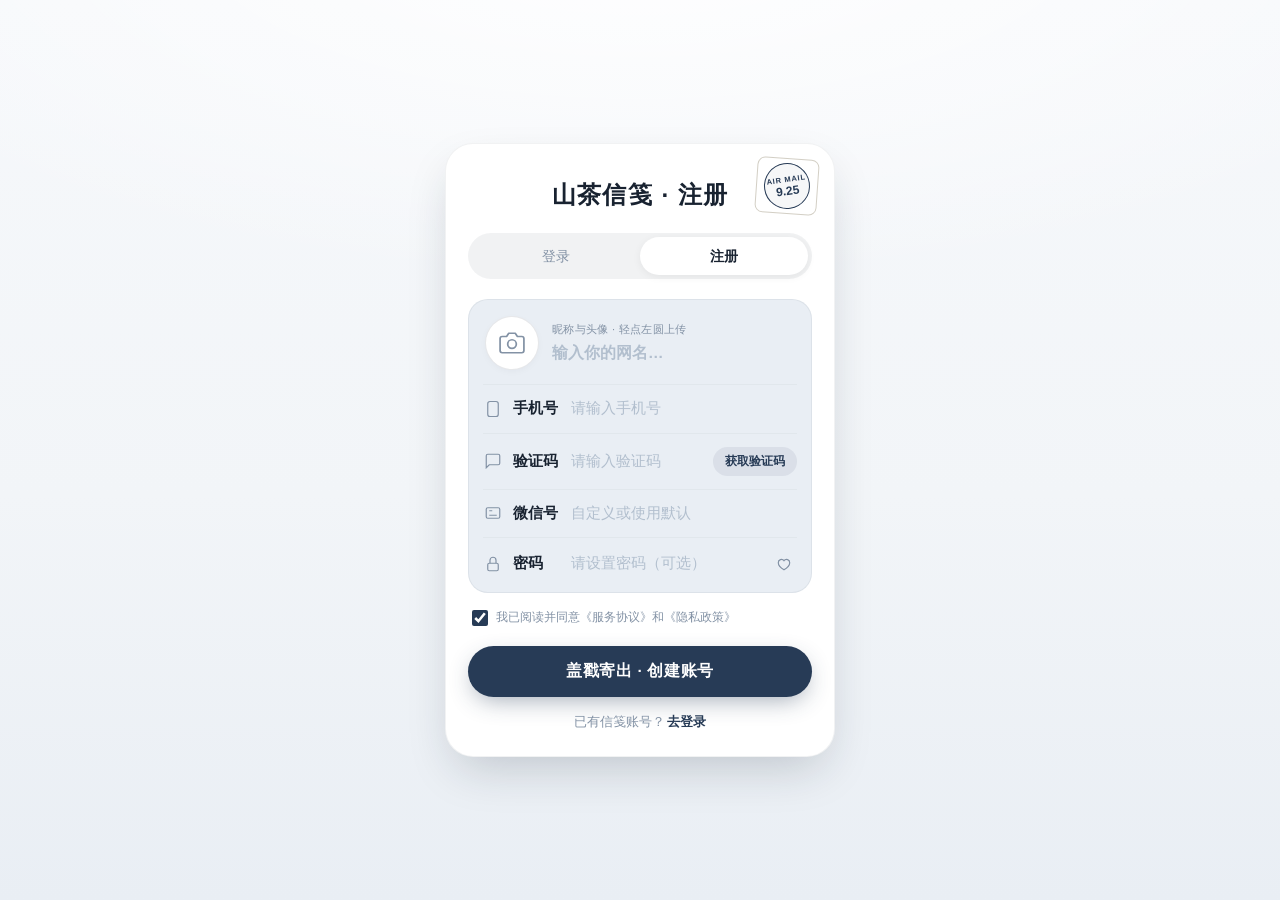
==== public/chat/index.html @ cb621f65 "v122上线：聊天自带首屏动画，移除自绘splash，保留丝滑层+高度补偿+预热" ====
<!DOCTYPE html>
<html lang="zh-CN">
<head>
<meta charset="utf-8">
<meta http-equiv="Cache-Control" content="no-cache, no-store, must-revalidate">
<meta http-equiv="Pragma" content="no-cache">
<meta http-equiv="Expires" content="0">
<meta name="viewport" content="width=device-width,initial-scale=1,maximum-scale=1,viewport-fit=cover,user-scalable=no">
<meta name="apple-mobile-web-app-capable" content="yes">
<meta name="apple-mobile-web-app-title" content="山茶信笺">
<meta name="apple-mobile-web-app-status-bar-style" content="default">
<meta name="theme-color" content="#F4F6F9">
<title>山茶信笺 · Camellia Chat</title>
<link rel="manifest" href="manifest.json">
<link rel="apple-touch-icon" href="icon-192.png">
<link rel="stylesheet" href="style.css?v=122">
<style>
  /* 首屏加载动画：纯 HTML/CSS，页面一打开立刻显示，盖住 JS 解析期的白屏 */
  #splash {
    position: fixed; inset: 0; z-index: 999;
    display: flex; flex-direction: column; align-items: center; justify-content: center;
    gap: 18px; background: linear-gradient(180deg,#FDF6F2 0%, #F6EEF3 55%, #F3E9EE 100%);
  }
  #splash .sp-flower { width: 54px; height: 54px; animation: sp-spin 2.6s linear infinite; }
  @keyframes sp-spin { to { transform: rotate(360deg); } }
  #splash .sp-name {
    font-size: 15px; font-weight: 600; color: #C58A9E; letter-spacing: .22em; text-indent: .22em;
  }
  #splash .sp-dots { display: flex; gap: 7px; }
  #splash .sp-dot {
    width: 6px; height: 6px; border-radius: 50%; background: #E8B4C4;
    animation: sp-blink 1.2s ease-in-out infinite;
  }
  #splash .sp-dot:nth-child(2) { animation-delay: .2s; }
  #splash .sp-dot:nth-child(3) { animation-delay: .4s; }
  @keyframes sp-blink { 0%,100% { opacity:.25; transform: scale(.8);} 50% { opacity:1; transform: scale(1.15);} }
  #splash.sp-out { opacity: 0; transition: opacity .45s ease; pointer-events: none; }
</style>
</head>
<body>
<!-- 首屏加载动画（JS 就绪后淡出） -->
<div id="splash">
  <svg class="sp-flower" viewBox="0 0 24 24" fill="none" stroke="#D898AC" stroke-width="1.1" stroke-linecap="round">
    <circle cx="12" cy="12" r="2.1" fill="#F2C4D2" stroke="none"/>
    <path d="M12 9.9C10.2 8.1 10.4 5.4 12 3.6c1.6 1.8 1.8 4.5 0 6.3Z"/>
    <path d="M12 14.1c1.8 1.8 1.6 4.5 0 6.3-1.6-1.8-1.8-4.5 0-6.3Z"/>
    <path d="M9.9 12C8.1 13.8 5.4 13.6 3.6 12c1.8-1.6 4.5-1.8 6.3 0Z"/>
    <path d="M14.1 12c1.8-1.8 4.5-1.6 6.3 0-1.8 1.6-4.5 1.8-6.3 0Z"/>
    <path d="M10.6 10.6C9.2 8.4 9.6 5.9 11.3 4.3c1.3 2 1.2 4.5-.7 6.3Z" opacity=".6"/>
    <path d="M13.4 13.4c1.4 2.2 1 4.7-.7 6.3-1.3-2-1.2-4.5.7-6.3Z" opacity=".6"/>
    <path d="M10.6 13.4C8.4 14.8 5.9 14.4 4.3 12.7c2-1.3 4.5-1.2 6.3.7Z" opacity=".6"/>
    <path d="M13.4 10.6c2.2-1.4 4.7-1 6.3.7-2 1.3-4.5 1.2-6.3-.7Z" opacity=".6"/>
  </svg>
  <div class="sp-name">山茶信笺</div>
  <div class="sp-dots"><span class="sp-dot"></span><span class="sp-dot"></span><span class="sp-dot"></span></div>
</div>
<script>
  // JS 就绪、主界面渲染后淡出加载层（最迟 2.5s 强制淡出，防卡住）
  (function () {
    var gone = false;
    window.__hideSplash = function () {
      if (gone) return; gone = true;
      var sp = document.getElementById('splash');
      if (!sp) return;
      sp.classList.add('sp-out');
      setTimeout(function () { sp.remove(); }, 500);
    };
    window.addEventListener('load', function () {
      setTimeout(window.__hideSplash, 600);
    });
    setTimeout(window.__hideSplash, 2500);
  })();
</script>

<!-- ============ 自绘细线图标库（无 emoji，全部 currentColor 描边） ============ -->
<svg id="sprite" aria-hidden="true" style="display:none">
  <symbol id="i-chat" viewBox="0 0 24 24">
    <path d="M20.5 11.7c0 4.2-3.8 7.6-8.5 7.6-1 0-1.9-.15-2.8-.43L5 20.3l1.1-3.2A7.1 7.1 0 0 1 3.5 11.7C3.5 7.5 7.3 4.1 12 4.1s8.5 3.4 8.5 7.6Z"/>
    <circle cx="8.6" cy="11.7" r=".95" fill="currentColor" stroke="none"/>
    <circle cx="12" cy="11.7" r=".95" fill="currentColor" stroke="none"/>
    <circle cx="15.4" cy="11.7" r=".95" fill="currentColor" stroke="none"/>
  </symbol>
  <symbol id="i-contacts" viewBox="0 0 24 24">
    <circle cx="9" cy="7.6" r="3.2"/>
    <path d="M3.6 19.4c0-3 2.4-5.1 5.4-5.1s5.4 2.1 5.4 5.1"/>
    <path d="M16.6 8.6h4M16.6 12h4M16.6 15.4h2.6"/>
  </symbol>
  <symbol id="i-plane" viewBox="0 0 24 24"><path d="M21.2 3.4 3.6 10.6l5.8 2.9.6 6.7 3-4.4 4.7 3.2 3.5-15.6Z"/><path d="m9.4 13.5 8.4-8.6"/></symbol>
  <symbol id="i-camera-story" viewBox="0 0 24 24"><circle cx="12" cy="12" r="9.2"/><circle cx="12" cy="12" r="6.2"/><circle cx="12" cy="12" r="3.2" fill="currentColor" stroke="none"/></symbol>
  <symbol id="i-moments" viewBox="0 0 24 24">
    <rect x="3.4" y="4.6" width="17.2" height="14.8" rx="3"/>
    <circle cx="8.9" cy="9.9" r="1.5"/>
    <path d="M4.2 16.4l4.3-3.9 3.1 2.6 3.4-3.4 4.7 4.5"/>
  </symbol>
  <symbol id="i-discover" viewBox="0 0 24 24">
    <circle cx="12" cy="12" r="9"/>
    <polygon points="16.2 7.8 13.8 13.8 7.8 16.2 10.2 10.2 16.2 7.8" fill="none" stroke="currentColor" stroke-width="1.65" stroke-linejoin="round"/>
    <circle cx="12" cy="12" r="1.2" fill="currentColor"/>
  </symbol>
  <symbol id="i-miniapp" viewBox="0 0 24 24">
    <rect x="3" y="3" width="7" height="7" rx="2"/>
    <rect x="14" y="3" width="7" height="7" rx="2"/>
    <rect x="14" y="14" width="7" height="7" rx="2"/>
    <rect x="3" y="14" width="7" height="7" rx="2"/>
  </symbol>
  <symbol id="i-me" viewBox="0 0 24 24">
    <circle cx="12" cy="8.2" r="3.7"/>
    <path d="M4.8 20.2c0-3.7 3.2-6.3 7.2-6.3s7.2 2.6 7.2 6.3"/>
  </symbol>
  <symbol id="i-back" viewBox="0 0 24 24"><path d="M14.6 5.6 8.2 12l6.4 6.4"/></symbol>
  <symbol id="i-plus" viewBox="0 0 24 24"><path d="M12 5.4v13.2M5.4 12h13.2"/></symbol>
  <symbol id="i-search" viewBox="0 0 24 24"><circle cx="10.6" cy="10.6" r="5.9"/><path d="m15.1 15.1 4.3 4.3"/></symbol>
  <symbol id="i-close" viewBox="0 0 24 24"><path d="M6.4 6.4l11.2 11.2M17.6 6.4 6.4 17.6"/></symbol>
  <symbol id="i-cam" viewBox="0 0 24 24"><path d="M3.8 8.9A2.3 2.3 0 0 1 6.1 6.6h1.7l1.1-1.9h6.2l1.1 1.9h1.7a2.3 2.3 0 0 1 2.3 2.3v6.6a2.3 2.3 0 0 1-2.3 2.3H6.1a2.3 2.3 0 0 1-2.3-2.3Z"/><circle cx="12" cy="12.1" r="3.3"/></symbol>
  <symbol id="i-wallet" viewBox="0 0 24 24"><path d="M3.6 8.4a2.4 2.4 0 0 1 2.4-2.4h11.6a2.4 2.4 0 0 1 2.4 2.4v8a2.4 2.4 0 0 1-2.4 2.4H6a2.4 2.4 0 0 1-2.4-2.4Z"/><path d="M20 10.6h-3.6a1.7 1.7 0 0 0 0 3.4H20"/></symbol>
  <symbol id="i-sticker" viewBox="0 0 24 24"><path d="M20.4 12.4A8.4 8.4 0 1 1 11.6 3.6"/><path d="M20.4 12.4H14a1.6 1.6 0 0 0-1.6 1.6v6.4"/><path d="M20.4 12.4a8.4 8.4 0 0 0-8.8-8.8"/></symbol>
  <symbol id="i-send" viewBox="0 0 24 24"><path d="M4.4 11.9 19.6 4.5l-4.2 15.2-3.5-5.4Z"/><path d="m11.9 14.3 7.7-9.8"/></symbol>
  <symbol id="i-more" viewBox="0 0 24 24"><circle cx="6" cy="12" r="1.35" fill="currentColor" stroke="none"/><circle cx="12" cy="12" r="1.35" fill="currentColor" stroke="none"/><circle cx="18" cy="12" r="1.35" fill="currentColor" stroke="none"/></symbol>
  <symbol id="i-lock" viewBox="0 0 24 24"><rect x="4.8" y="10.4" width="14.4" height="9.2" rx="2.6"/><path d="M8.4 10.4V8a3.6 3.6 0 0 1 7.2 0v2.4"/></symbol>
  <symbol id="i-gear" viewBox="0 0 24 24"><circle cx="12" cy="12" r="2.9"/><path d="M12 3.6v2.2M12 18.2v2.2M20.4 12h-2.2M5.8 12H3.6M18 6l-1.6 1.6M7.6 16.4 6 18M18 18l-1.6-1.6M7.6 7.6 6 6"/></symbol>
  <symbol id="i-heart" viewBox="0 0 24 24"><path d="M12 19.6S4.4 15.3 4.4 10.2A4.2 4.2 0 0 1 12 7.6a4.2 4.2 0 0 1 7.6 2.6c0 5.1-7.6 9.4-7.6 9.4Z"/></symbol>
  <symbol id="i-bubble" viewBox="0 0 24 24"><path d="M20 11.8c0 4-3.6 7.2-8 7.2-1 0-2-.16-2.9-.45L5 20.2l1.2-3.3A6.9 6.9 0 0 1 4 11.8C4 7.8 7.6 4.6 12 4.6s8 3.2 8 7.2Z"/></symbol>
  <symbol id="i-img" viewBox="0 0 24 24"><rect x="3.6" y="5.2" width="16.8" height="13.6" rx="2.8"/><circle cx="9" cy="10.2" r="1.4"/><path d="m4.4 16.6 4.4-4 3 2.6 3.4-3.4 4.6 4.4"/></symbol>
</svg>

<!-- ============ 启动 / 登录注册 ============ -->
<div id="boot" class="boot">
  <div class="boot-inner" style="max-width:390px;padding:10px 0;">
    <div id="boot-body" class="boot-body"></div>
  </div>
</div>

<!-- ============ 主应用 ============ -->
<div id="app" class="app hidden">
  <header class="hdr" id="hdr">
    <button class="hdr-btn" id="hdr-left" aria-label="返回"></button>
    <div class="hdr-title ins-title" id="hdr-title">微信</div>
    <button class="hdr-btn" id="hdr-right" aria-label="更多"></button>
    <div class="hdr-lace" id="hdr-lace"></div>
  </header>

  <main class="views" id="views">
    <section class="view" data-view="chat"></section>
    <section class="view hidden" data-view="contacts"></section>
    <section class="view hidden" data-view="discover"></section>
    <section class="view hidden" data-view="moments"></section>
    <section class="view hidden" data-view="me"></section>
  </main>

  <div class="tabbar-lace"></div>
  <nav class="tabbar" id="tabbar">
    <button class="tab active" data-tab="chat"><svg class="ti"><use href="#i-send"></use></svg><span>信笺</span></button>
    <button class="tab" data-tab="contacts"><svg class="ti"><use href="#i-contacts"></use></svg><span>密友</span></button>
    <button class="tab" data-tab="discover"><svg class="ti"><use href="#i-discover"></use></svg><span>瞬息</span></button>
    <button class="tab" data-tab="me"><svg class="ti"><use href="#i-me"></use></svg><span>关于我</span></button>
  </nav>
</div>

<!-- ============ 通用弹层 ============ -->
<div id="sheet-wrap" class="sheet-wrap hidden">
  <div class="sheet-mask" id="sheet-mask"></div>
  <div class="sheet" id="sheet"></div>
</div>
<div id="pane-wrap" class="pane-wrap hidden">
  <div class="pane" id="pane"></div>
</div>
<!-- 独立的二级子页面面板（面具、钱包、收藏等完整单开页面，无下半栏弹窗） -->
<div id="subpane-wrap" class="pane-wrap hidden" style="z-index:60;">
  <div class="pane" id="subpane"></div>
</div>
<div id="toast" class="toast"></div>

<script src="app.js?v=122"></script>
<script src="petals.js?v=2"></script>
</body>
</html>
---- public/chat/style.css ----
/* ================================================================
   山茶信笺 · Camellia Chat  (v3.0 INS + 文艺手作全景重构)
   设计语言：极简 INS 悬浮跑道 / 月白微光磨砂 / 墨玉深蓝 / 亲密诗性
   陈愿手作
   ================================================================ */

:root {
  --bg:           #F2F5F8;
  --bg-subtle:    #E9EEF4;
  --card:         #FFFFFF;
  --card-glass:   rgba(255, 255, 255, 0.86);
  --card-subtle:  rgba(244, 247, 251, 0.78);
  
  --text:         #182230;
  --text-2:       #4E5D70;
  --text-3:       #8392A5;
  --text-4:       #B2BFCE;
  
  --accent:       #273B56;       /* 墨玉深蓝 */
  --accent-2:     #426189;       /* 霁蓝 */
  --accent-soft:  rgba(39, 59, 86, 0.08);
  --accent-pill:  rgba(39, 59, 86, 0.06);
  --silver:       #D3DDE8;
  --tea:          #F5F2EB;
  --warn:         #C65353;
  --green:        #457B63;

  /* 气泡色 */
  --bubble-them:      #FFFFFF;
  --bubble-them-text: #1A2432;
  --bubble-me:        #1E2C3D;   /* 墨玉蓝黑 */
  --bubble-me-text:   #FFFFFF;
  
  --line:         rgba(24, 34, 48, 0.06);
  --line-soft:    rgba(24, 34, 48, 0.035);
  --line-strong:  rgba(24, 34, 48, 0.10);
  
  --r-pill:       999px;
  --r-xl:         24px;
  --r-lg:         18px;
  --r-md:         14px;
  --r-sm:         9px;
  
  --shadow-sm:    0 2px 8px -2px rgba(24, 36, 52, 0.05);
  --shadow-md:    0 8px 24px -6px rgba(24, 36, 52, 0.08), 0 2px 6px -1px rgba(24, 36, 52, 0.03);
  --shadow-float: 0 12px 36px -10px rgba(24, 36, 52, 0.14), 0 3px 10px -2px rgba(24, 36, 52, 0.04);
  --shadow-pop:   0 20px 48px -12px rgba(24, 36, 52, 0.22);
  
  --safe-t: env(safe-area-inset-top, 0px);
  --safe-b: env(safe-area-inset-bottom, 0px);
}

html[data-theme="midnight"] {
  --bg:           #0E131A;
  --bg-subtle:    #141B24;
  --card:         #18202B;
  --card-glass:   rgba(24, 32, 43, 0.85);
  --card-subtle:  rgba(20, 27, 36, 0.78);
  
  --text:         #F0F4F9;
  --text-2:       #A1B0C2;
  --text-3:       #6D7D90;
  --text-4:       #455364;
  
  --accent:       #80A5D4;
  --accent-2:     #9ABAE3;
  --accent-soft:  rgba(128, 165, 212, 0.14);
  --accent-pill:  rgba(128, 165, 212, 0.10);
  --silver:       #364253;
  --tea:          #242D39;
  
  --bubble-them:      #1F2937;
  --bubble-them-text: #EBF1F7;
  --bubble-me:        #2B3E56;
  --bubble-me-text:   #FFFFFF;
  
  --line:         rgba(255, 255, 255, 0.07);
  --line-soft:    rgba(255, 255, 255, 0.04);
  --line-strong:  rgba(255, 255, 255, 0.12);
  
  --shadow-sm:    0 2px 8px -2px rgba(0, 0, 0, 0.35);
  --shadow-md:    0 8px 24px -6px rgba(0, 0, 0, 0.50);
  --shadow-float: 0 12px 36px -10px rgba(0, 0, 0, 0.65);
  --shadow-pop:   0 20px 48px -12px rgba(0, 0, 0, 0.80);
}

/* ---------------- 基础设置 ---------------- */
* { margin:0; padding:0; box-sizing:border-box; -webkit-tap-highlight-color:transparent; }
html, body { height:100%; overflow:hidden; }
body {
  font-family: -apple-system, "SF Pro Text", "PingFang SC", "Helvetica Neue", sans-serif;
  background: var(--bg);
  color: var(--text);
  -webkit-font-smoothing: antialiased;
  font-size: 15px;
  line-height: 1.45;
  transition: background .25s ease, color .25s ease;
  user-select: none;
  -webkit-user-select: none;
}
button, input, textarea { font:inherit; color:inherit; border:none; background:none; outline:none; }
button { cursor:pointer; }
.hidden { display:none !important; }
::-webkit-scrollbar { width:0; height:0; display:none; }

/* ---------------- 主框架 App Shell ---------------- */
.app {
  position: fixed; inset: 0;
  display: flex; flex-direction: column;
  background: var(--bg);
  background-image:
    radial-gradient(120% 70% at 50% -10%, #FFFFFF 0%, transparent 60%),
    radial-gradient(circle at 10% 25%, rgba(66, 97, 137, 0.03) 0%, transparent 40%);
}
html[data-theme="midnight"] .app {
  background-image:
    radial-gradient(120% 70% at 50% -10%, #202A38 0%, transparent 60%);
}

/* ---------------- 顶栏 Header (INS 悬浮毛玻璃) ---------------- */
.hdr {
  position: relative; z-index: 30; flex: 0 0 auto;
  padding-top: var(--safe-t);
  height: calc(54px + var(--safe-t));
  display: flex; align-items: center; justify-content: space-between;
  padding-left: 14px; padding-right: 14px;
  background: var(--card-glass);
  -webkit-backdrop-filter: blur(24px) saturate(180%);
  backdrop-filter: blur(24px) saturate(180%);
  border-bottom: 1px solid var(--line);
}
.hdr-btn {
  width: 38px; height: 38px; border-radius: 50%;
  display: flex; align-items: center; justify-content: center;
  color: var(--text);
  background: var(--card);
  box-shadow: var(--shadow-sm);
  border: 1px solid var(--line);
  transition: transform .15s, opacity .15s, background .15s;
}
.hdr-btn svg { width: 19px; height: 19px; fill:none; stroke:currentColor; stroke-width:1.8; stroke-linecap:round; stroke-linejoin:round; }
.hdr-btn:active { transform: scale(0.92); opacity: 0.85; }

.hdr-title {
  font-size: 16.5px; font-weight: 600;
  letter-spacing: 0.04em; color: var(--text);
  text-align: center;
}
/* 页面大标题艺术字（所有 tab 统一）：衬线斜体花体感 + 小花点缀 */
.hdr-title {
  font-family: 'Snell Roundhand', 'Savoye LET', 'Brush Script MT', 'Times New Roman', serif;
  font-style: italic;
  font-size: 30px !important;
  font-weight: 500;
  letter-spacing: 0.01em;
  color: var(--text);
  text-align: center;
  position: relative;
}
.hdr-title::after {
  content: '❀';
  font-family: serif;
  font-style: normal;
  font-size: 12px;
  color: #F0B8CC;
  margin-left: 8px;
  vertical-align: 6px;
  animation: moodHeart 3s ease-in-out infinite;
}
.hdr-lace { display:none !important; }

/* ---------------- 底部悬浮胶囊 Tabbar ---------------- */
.tabbar-lace { display:none !important; }
.tabbar {
  position: fixed;
  bottom: calc(14px + var(--safe-b));
  left: 20px; right: 20px;
  height: 56px;
  border-radius: var(--r-pill);
  background: var(--card-glass);
  box-shadow: 0 10px 30px -8px rgba(120,140,180,0.25), inset 0 1px 0 rgba(255,255,255,0.7);
  -webkit-backdrop-filter: blur(28px) saturate(200%);
  backdrop-filter: blur(28px) saturate(200%);
  border: 1px solid rgba(255, 255, 255, 0.7);
  box-shadow: var(--shadow-float);
  display: flex; align-items: center; justify-content: space-around;
  padding: 4px 6px;
  z-index: 40;
}
html[data-theme="midnight"] .tabbar {
  border: 1px solid rgba(255, 255, 255, 0.10);
  box-shadow: var(--shadow-float);
}

.tab {
  flex: 1; height: 100%;
  border-radius: var(--r-pill);
  display: flex; flex-direction: column; align-items: center; justify-content: center; gap: 2px;
  color: var(--text-3);
  position: relative;
  transition: all .22s cubic-bezier(0.2, 0.9, 0.3, 1.2);
}
.tab .ti {
  width: 21px; height: 21px;
  fill: none; stroke: currentColor; stroke-width: 1.8;
  stroke-linecap: round; stroke-linejoin: round;
  transition: transform .22s ease;
}
.tab span {
  font-size: 10px; font-weight: 500;
  letter-spacing: 0.03em;
}
.tab.active {
  color: var(--text);
  background: rgba(255, 255, 255, 0.95);
  box-shadow: 0 4px 14px -3px rgba(24, 36, 52, 0.12);
}
html[data-theme="midnight"] .tab.active {
  background: rgba(255, 255, 255, 0.12);
  color: #FFFFFF;
  box-shadow: 0 4px 14px -3px rgba(0, 0, 0, 0.4);
}
.tab.active .ti { transform: translateY(-1px) scale(1.06); }
.tab .badge {
  position: absolute; top: 5px; right: calc(50% - 16px);
  min-width: 15px; height: 15px; padding: 0 4px;
  border-radius: var(--r-pill);
  background: #E05252; color: #fff;
  font-size: 9px; line-height: 15px; text-align: center; font-weight: 600;
  box-shadow: 0 2px 6px rgba(224, 82, 82, 0.4);
}

/* ---------------- 视图容器 ---------------- */
.views {
  flex: 1 1 auto;
  overflow-y: auto;
  -webkit-overflow-scrolling: touch;
  padding-bottom: calc(88px + var(--safe-b));
}
.view { padding: 14px 16px 20px; }

/* ---------------- 全局圆头像 (Round Avatar) ---------------- */
.av {
  width: 44px; height: 44px; border-radius: 50% !important;
  background: linear-gradient(135deg, #DEE7F0 0%, #CCD9E8 100%);
  color: var(--accent);
  display: flex; align-items: center; justify-content: center;
  font-weight: 600; font-size: 15px;
  flex: 0 0 auto; overflow: hidden;
  box-shadow: 0 2px 8px -2px rgba(24, 36, 52, 0.10);
  border: 2px solid var(--card);
}
html[data-theme="midnight"] .av {
  background: linear-gradient(135deg, #2A3648 0%, #1E2734 100%);
  border-color: var(--card);
}
.av img { width: 100%; height: 100%; object-fit: cover; }
.av.sm { width: 36px; height: 36px; font-size: 13px; }
.av.lg { width: 68px; height: 68px; font-size: 24px; }
.av.xl { width: 84px; height: 84px; font-size: 30px; }

/* ---------------- 搜索框 (INS 胶囊跑道) ---------------- */
.searchbar { padding: 4px 0 12px; }
.searchbar-in {
  height: 40px;
  border-radius: var(--r-pill);
  background: rgba(255,255,255,0.72);
  border: 1px solid var(--line);
  backdrop-filter: blur(12px);
  box-shadow: 0 4px 14px -4px rgba(120,140,180,0.15), inset 0 1px 0 rgba(255,255,255,0.8);
  display: flex; align-items: center; gap: 9px;
  padding: 0 16px;
  color: var(--text-3);
  font-size: 13.5px;
  transition: all .2s ease;
}
.searchbar-in svg {
  width: 17px; height: 17px; fill: none; stroke: currentColor; stroke-width: 2; stroke-linecap: round;
}

/* ---------------- 会话与通讯录列表 ---------------- */
.sec-title {
  font-size: 11.5px; font-weight: 600;
  color: var(--text-3); letter-spacing: 0.08em;
  padding: 12px 4px 6px; text-transform: uppercase;
}

/* ============ INS 风顶部：头像块 + 快拍圈圈 ============ */
.ins-header {
  padding: 2px 0 6px;
  position: relative;
}
/* 页面氛围光斑：粉霞 + 晨雾蓝 + 底部暖金，三层渐变 */
.view[data-view="chat"] {
  background-image:
    radial-gradient(70% 45% at 85% -5%, rgba(248,200,216,0.22) 0%, transparent 55%),
    radial-gradient(55% 40% at -10% 28%, rgba(191,213,238,0.20) 0%, transparent 55%),
    radial-gradient(65% 35% at 55% 105%, rgba(251,231,198,0.18) 0%, transparent 60%);
  background-repeat: no-repeat;
  position: relative;
}
/* 散落星星：微光闪烁（水母主题下自动淡化，避免元素过多） */
.view[data-view="chat"]::before {
  content: '';
  position: absolute;
  inset: 0;
  pointer-events: none;
  background-image:
    radial-gradient(1.5px 1.5px at 12% 18%, rgba(232,106,138,0.5) 50%, transparent 51%),
    radial-gradient(1px 1px at 78% 12%, rgba(120,150,210,0.55) 50%, transparent 51%),
    radial-gradient(1.6px 1.6px at 90% 42%, rgba(232,106,138,0.4) 50%, transparent 51%),
    radial-gradient(1.2px 1.2px at 25% 55%, rgba(120,150,210,0.4) 50%, transparent 51%),
    radial-gradient(1.4px 1.4px at 60% 72%, rgba(251,190,150,0.4) 50%, transparent 51%),
    radial-gradient(1px 1px at 42% 30%, rgba(120,150,210,0.45) 50%, transparent 51%),
    radial-gradient(1.5px 1.5px at 8% 80%, rgba(232,106,138,0.35) 50%, transparent 51%),
    radial-gradient(1px 1px at 95% 62%, rgba(120,150,210,0.4) 50%, transparent 51%);
  animation: starTwinkle 4s ease-in-out infinite;
}
@keyframes starTwinkle {
  0%,100% { opacity: 0.7; }
  50% { opacity: 1; }
}
/* 星夜主题下星星隐藏（有发光字符水母，不再叠加） */
html[data-theme="midnight"] .view[data-view="chat"]::before {
  display: none;
}
.ins-me-block {
  display: flex; align-items: center; gap: 13px;
  padding: 6px 2px 14px;
  cursor: pointer;
}
.ins-me-text { display: flex; flex-direction: column; gap: 2px; min-width: 0; }
.ins-me-name {
  font-size: 17px; font-weight: 700; color: var(--text);
  letter-spacing: 0.01em;
}
.ins-me-mood {
  font-size: 12px; color: var(--text-3);
  letter-spacing: 0.02em;
  white-space: nowrap; overflow: hidden; text-overflow: ellipsis;
  max-width: 210px;
}
.ins-me-mood::after {
  content: ' ♡';
  color: #F0B8CC;
  font-size: 11px;
  animation: moodHeart 2.8s ease-in-out infinite;
}
@keyframes moodHeart {
  0%,100% { opacity: 0.45; }
  50% { opacity: 1; }
}
.ins-stories {
  display: flex; align-items: flex-start; gap: 14px;
  overflow-x: auto; overflow-y: visible;
  padding: 8px 2px 10px;
  margin-top: -6px;
  scrollbar-width: none;
  -webkit-overflow-scrolling: touch;
}
.ins-stories::-webkit-scrollbar { display: none; }
.ins-story-item {
  display: flex; flex-direction: column; align-items: center; gap: 5px;
  flex: 0 0 auto; cursor: pointer; width: 60px;
}
.ins-story-name {
  font-size: 10.5px; color: var(--text-3); font-weight: 500;
  max-width: 60px; overflow: hidden; text-overflow: ellipsis; white-space: nowrap;
}
.ins-story-ring {
  position: relative;
  width: 54px; height: 54px;
  border-radius: 50%;
  padding: 3px;
  background: conic-gradient(from 20deg,
    #F8C8D8, #BFD5EE, #FBE7C6, #E4B9D4, #F8C8D8);
  display: flex; align-items: center; justify-content: center;
}
/* 星环旋转微光：像在呼吸的光晕（内收 1px 防止在滚动容器内被裁出平边） */
.ins-story-ring::before {
  content: '';
  position: absolute;
  inset: -3px;
  border-radius: 50%;
  background: conic-gradient(from 0deg,
    rgba(248,200,216,0), rgba(248,200,216,0.8), rgba(191,213,238,0.8), rgba(248,200,216,0));
  animation: ringSpin 6s linear infinite;
  z-index: -1;
  filter: blur(0.5px);
}
@keyframes ringSpin { to { transform: rotate(360deg); } }
.ins-story-ring.me-ring {
  background: conic-gradient(from 180deg,
    rgba(180, 205, 235, 0.9), rgba(240, 210, 220, 0.9), rgba(180, 205, 235, 0.9));
}
.ins-story-ring.add-ring {
  background: var(--line);
  border: 1.6px dashed var(--text-4);
}
.ins-story-ring .av {
  width: 44px; height: 44px;
  border: 2.5px solid var(--card);
  font-size: 15px;
}
.ins-story-ring .av.lg {
  width: 46px; height: 46px;
  font-size: 16px;
}
.ins-online-dot {
  position: absolute;
  right: 1px; bottom: 1px;
  width: 11px; height: 11px;
  border-radius: 50%;
  background: #7ED9A5;
  border: 2px solid var(--card);
  box-shadow: 0 1px 4px rgba(60, 180, 110, 0.35);
  animation: dotBreath 2.4s ease-in-out infinite;
}
@keyframes dotBreath {
  0%,100% { box-shadow: 0 0 0 2px var(--card), 0 0 6px rgba(126,217,165,0.5); transform: scale(1); }
  50% { box-shadow: 0 0 0 2px var(--card), 0 0 12px rgba(126,217,165,0.9); transform: scale(1.15); }
}
.ins-av-wrap {
  position: relative;
  flex: 0 0 auto;
}
.ins-av-wrap .av.lg {
  width: 54px; height: 54px;
  font-size: 18px;
  border: 2px solid var(--card);
  box-shadow: 0 3px 10px -2px rgba(24, 36, 52, 0.14);
}
.ins-av-wrap .ins-online-dot {
  right: 0; bottom: 2px;
}
.ins-me-block .ins-story-ring .ins-online-dot {
  right: 0; bottom: 0;
}

/* ============ INS 风会话卡片 ============ */
.ins-chat-card {
  background: var(--card);
  border-radius: 22px;
  border: 1px solid var(--line);
  box-shadow: 0 8px 28px -6px rgba(120, 140, 180, 0.18), 0 2px 8px rgba(120,140,180,0.08);
  padding: 4px 4px;
  position: relative;
  backdrop-filter: blur(6px);
}
.ins-chat-row { transition: background .15s ease, transform .15s ease, padding-left .2s ease; }
.ins-chat-row:active { padding-left: 17px; }
.ins-chat-row {
  display: flex; align-items: center; gap: 13px;
  padding: 13px 14px;
  border-radius: 18px;
  cursor: pointer;
  transition: background .15s ease, transform .15s ease;
  position: relative;
}
.ins-chat-row:active {
  background: var(--bg-subtle);
  transform: scale(0.985);
}
.ins-chat-row + .ins-chat-row {
  border-top: 1px solid rgba(120, 140, 170, 0.10);
}
.ins-unread-pill {
  flex: 0 0 auto;
  font-size: 11px; font-weight: 700;
  color: #E86A8A;
  background: rgba(248, 200, 216, 0.30);
  border: 1px solid rgba(232, 106, 138, 0.22);
  border-radius: 999px;
  padding: 3px 9px;
  letter-spacing: 0.02em;
}

.row {
  display: flex; align-items: center; gap: 13px;
  padding: 12px 14px;
  background: var(--card);
  border-radius: var(--r-lg);
  margin-bottom: 8px;
  border: 1px solid var(--line);
  box-shadow: var(--shadow-sm);
  transition: transform .15s ease, background .15s ease, box-shadow .15s ease;
  position: relative;
}
.row:active {
  transform: scale(0.985);
  background: var(--bg-subtle);
  box-shadow: none;
}
.row-main { flex: 1 1 auto; min-width: 0; }
.row-top { display: flex; align-items: center; justify-content: space-between; margin-bottom: 3px; }
.row-name {
  font-size: 15px; font-weight: 600;
  color: var(--text); letter-spacing: 0.01em;
}
.row-time { font-size: 11px; color: var(--text-4); font-weight: 500; }
.row-sub {
  font-size: 13px; color: var(--text-3);
  white-space: nowrap; overflow: hidden; text-overflow: ellipsis;
  letter-spacing: 0.01em;
}

/* ---------------- 聊天全景面板 (Chat Pane) ---------------- */
.pane-wrap { position: fixed; inset: 0; z-index: 50; }
.pane {
  position: absolute; inset: 0;
  background: var(--bg);
  display: flex; flex-direction: column;
}
.pane.anim { animation: paneSlideIn .28s cubic-bezier(0.16, 1, 0.3, 1); }
@keyframes paneSlideIn {
  from { transform: translateX(100%); }
  to { transform: none; }
}
/* 子页面直开直关：无任何过渡动效 */
#subpane-wrap .pane.anim,
#subpane-wrap .pane.anim-out {
  animation: none !important;
  transform: none !important;
}

/* 聊天面板顶部 Header */
.pane > .hdr.chat-ins-hdr {
  position: absolute; top: 0; left: 0; right: 0;
  z-index: 30;
  background: var(--card-glass);
  -webkit-backdrop-filter: blur(28px) saturate(200%);
  backdrop-filter: blur(28px) saturate(200%);
  border-bottom: 1px solid var(--line);
  padding: calc(var(--safe-t) + 6px) 14px 6px;
  height: calc(72px + var(--safe-t));
  display: flex; align-items: center; justify-content: space-between;
}
.chat-hdr-center {
  display: flex; flex-direction: column; align-items: center; justify-content: center;
  flex: 1; min-width: 0; padding: 0 10px;
}
/* INS 风格加大版情侣双头像 */
.chat-hdr-avatar-pair.ins-lg-pair {
  display: flex; align-items: center; justify-content: center;
  margin-bottom: 3px; cursor: pointer; transition: transform .18s ease;
}
.chat-hdr-avatar-pair.ins-lg-pair:active { transform: scale(0.94); }
.chat-hdr-avatar-pair.ins-lg-pair .av {
  width: 44px; height: 44px; border-radius: 50%;
  border: 2.2px solid rgba(255, 255, 255, 0.95);
  box-shadow: 0 4px 12px rgba(20, 32, 48, 0.12);
}
html[data-theme="midnight"] .chat-hdr-avatar-pair.ins-lg-pair .av {
  border-color: rgba(30, 42, 58, 0.9);
  box-shadow: 0 4px 12px rgba(0, 0, 0, 0.4);
}
.chat-hdr-avatar-pair.ins-lg-pair .av + .av { margin-left: -14px; }
.chat-hdr-title-row {
  display: flex; align-items: center; gap: 4px;
}
.chat-hdr-title {
  font-size: 13px; font-weight: 600; color: var(--text);
  letter-spacing: 0.02em;
}
.chat-hdr-arrow { color: var(--text-4); font-size: 12px; font-weight: 500; }

/* 时间感知开关 (Toggle Switch) */
.tg-switch {
  width: 46px;
  height: 27px;
  flex: 0 0 46px;
  border-radius: 999px;
  border: 1px solid var(--line-strong);
  background: var(--bg-subtle);
  position: relative;
  cursor: pointer;
  transition: background .18s ease, border-color .18s ease;
  padding: 0;
}
.tg-switch .tg-knob {
  position: absolute;
  top: 2px; left: 2px;
  width: 21px; height: 21px;
  border-radius: 50%;
  background: #FFFFFF;
  box-shadow: 0 1px 4px rgba(0,0,0,0.18);
  transition: transform .18s cubic-bezier(0.16, 1, 0.3, 1);
}
.tg-switch.on {
  background: var(--accent);
  border-color: var(--accent);
}
.tg-switch.on .tg-knob {
  transform: translateX(19px);
}

/* ---------- 双人头像装饰：柔光渐变环 + 叠处爱心徽章 + 山茶花瓣飘落 ---------- */
/* 顶部双人头像重叠版角色卡片（独立居中布局，不借用聊天顶栏绝对定位样式） */
.cs-duo-avatars {
  position: relative;
  display: flex;
  align-items: center;
  justify-content: center;
  margin-bottom: 10px;
}
.cs-duo-avatars .chat-big-av {
  width: 62px; height: 62px;
}
.duo-deco .chat-big-av::before {
  content: '';
  position: absolute;
  inset: -5px;
  border-radius: 50%;
  z-index: -1;
  background: conic-gradient(from 0deg,
    rgba(173, 200, 232, 0.55), rgba(255, 214, 224, 0.55),
    rgba(255, 236, 200, 0.45), rgba(173, 200, 232, 0.55));
  animation: duoHaloSpin 7s linear infinite, duoHaloBreath 3.6s ease-in-out infinite;
  filter: blur(2.5px);
}
@keyframes duoHaloSpin {
  to { transform: rotate(360deg); }
}
@keyframes duoHaloBreath {
  0%, 100% { opacity: 0.55; }
  50% { opacity: 1; }
}

/* 叠处爱心徽章：两头像交叠处一枚呼吸发光的小爱心 */
.duo-heart-badge {
  position: absolute;
  left: 50%; top: 50%;
  transform: translate(-50%, -50%);
  width: 24px; height: 24px;
  z-index: 9;
  border-radius: 50%;
  background: linear-gradient(135deg, #FFC9D6, #FF9FB4);
  box-shadow: 0 0 0 2.5px #FFFFFF, 0 2px 8px rgba(255, 130, 160, 0.45);
  display: flex; align-items: center; justify-content: center;
  animation: duoHeartBeat 1.8s ease-in-out infinite;
}
.duo-heart-badge svg {
  width: 13px; height: 13px;
  color: #FFFFFF;
  filter: drop-shadow(0 1px 2px rgba(255, 120, 150, 0.5));
}
@keyframes duoHeartBeat {
  0%, 100% { transform: translate(-50%, -50%) scale(1); }
  14% { transform: translate(-50%, -50%) scale(1.22); }
  28% { transform: translate(-50%, -50%) scale(1); }
  42% { transform: translate(-50%, -50%) scale(1.14); }
  56% { transform: translate(-50%, -50%) scale(1); }
}

/* 山茶花瓣 + 小星星：绝对定位覆盖在头像两侧，不挤占文档流 */
.duo-petals {
  position: absolute;
  inset: -10px 0 auto 0;
  height: 130px;
  pointer-events: none;
  z-index: 8;
}
.duo-petal, .duo-star {
  position: absolute;
  top: 0;
  font-size: 11px;
  color: #F3B9C8;
  text-shadow: 0 1px 3px rgba(255, 170, 195, 0.35);
  opacity: 0;
  animation: duoFall 6s linear infinite;
}
.duo-petal.d1 { left: 12%;  font-size: 13px; animation-delay: 0s; }
.duo-petal.d2 { left: 48%;  font-size: 10px; animation-delay: 2.2s; color: #C9D8EE; }
.duo-petal.d3 { left: 82%;  font-size: 12px; animation-delay: 4.1s; }
.duo-star {
  color: #D9C9F0;
  text-shadow: 0 0 4px rgba(200, 180, 240, 0.5);
  animation: duoTwinkle 4s ease-in-out infinite;
}
.duo-star.s1 { left: 30%; top: 6px; animation-delay: 1.2s; }
.duo-star.s2 { left: 66%; top: 12px;  animation-delay: 3s; font-size: 9px; }
@keyframes duoFall {
  0%   { transform: translate(0, -4px) rotate(0deg); opacity: 0; }
  12%  { opacity: 0.85; }
  50%  { transform: translate(6px, 26px) rotate(140deg); opacity: 0.7; }
  85%  { opacity: 0.4; }
  100% { transform: translate(-4px, 58px) rotate(280deg); opacity: 0; }
}
@keyframes duoTwinkle {
  0%, 100% { opacity: 0; transform: scale(0.6); }
  50% { opacity: 0.9; transform: scale(1.15); }
}

/* 深色主题配套 */
html[data-theme="midnight"] .duo-petal { color: #E8A9BC; }
html[data-theme="midnight"] .duo-star { color: #C7B8EA; }
html[data-theme="midnight"] .duo-deco .chat-big-av::before {
  background: conic-gradient(from 0deg,
    rgba(120, 150, 200, 0.5), rgba(210, 150, 175, 0.5),
    rgba(200, 170, 110, 0.4), rgba(120, 150, 200, 0.5));
}

/* ---------------- 独立全屏二级子页面结构 ---------------- */
.subpage-hdr {
  position: absolute; top: 0; left: 0; right: 0;
  z-index: 30;
  padding-top: calc(var(--safe-t) + 12px);
  height: calc(64px + var(--safe-t));
  display: flex;
  align-items: center;
  justify-content: flex-start;
  gap: 12px;
  background: var(--card-glass);
  -webkit-backdrop-filter: blur(28px) saturate(200%);
  backdrop-filter: blur(28px) saturate(200%);
  border-bottom: 1px solid var(--line);
}
.subpage-hdr .hdr-title {
  font-family: 'Snell Roundhand', 'Savoye LET', 'Brush Script MT', 'Times New Roman', serif;
  font-style: italic;
  text-align: left;
  font-size: 22px !important;
  font-weight: 500;
  color: var(--text);
  margin-left: 6px;
  flex: 1 1 auto;
}
.subpage-hdr .hdr-right {
  margin-left: auto;
}
.subpage-body {
  flex: 1 1 auto;
  overflow-y: auto;
  -webkit-overflow-scrolling: touch;
  padding: calc(76px + var(--safe-t)) 16px calc(24px + var(--safe-b));
  display: flex; flex-direction: column;
}
/* 关键：子页面内容绝不压缩——设置页内容超出屏幕时整体可滚动 */
.subpage-body > * { flex-shrink: 0; }

/* 聊天主体流 */
.chat-body {
  flex: 1 1 auto;
  overflow-y: auto;
  -webkit-overflow-scrolling: touch;
  padding: 6px 16px calc(86px + var(--safe-b));
  display: flex; flex-direction: column;
  background-color: var(--bg);
  background-image:
    radial-gradient(120% 70% at 50% 0%, rgba(255, 255, 255, 0.95) 0%, transparent 60%),
    radial-gradient(circle at 80% 40%, rgba(39, 59, 86, 0.025) 0%, transparent 35%);
  transition: background-image .25s ease;
  border-radius: 22px 22px 0 0;
  position: relative;
  z-index: 10;
}
.chat-body.has-custom-bg {
  position: relative;
}
.chat-body.has-custom-bg::before {
  content: ''; position: absolute; inset: 0;
  background: rgba(255, 255, 255, 0.35);
  backdrop-filter: blur(1.5px);
  pointer-events: none; z-index: 1;
}
html[data-theme="midnight"] .chat-body.has-custom-bg::before {
  background: rgba(18, 22, 30, 0.55);
}
.chat-body.has-custom-bg > * { position: relative; z-index: 2; }
html[data-theme="midnight"] .chat-body {
  background-image:
    radial-gradient(120% 70% at 50% 0%, rgba(30, 42, 58, 0.3) 0%, transparent 60%);
}

/* 顶部情侣微语 (INS Subtitle & Tags) */
.chat-intro-banner {
  display: flex; flex-direction: column; align-items: center;
  padding: 10px 0 20px;
  text-align: center;
}
.chat-intro-quote {
  font-size: 12.5px; color: var(--text-3);
  letter-spacing: 0.04em; margin-bottom: 12px;
  font-style: normal;
}
.chat-intro-tags {
  display: flex; align-items: center; justify-content: center;
  gap: 8px; flex-wrap: wrap;
}
.chat-intro-tag {
  font-size: 11px; color: var(--text-3);
  background: var(--card);
  padding: 4px 12px; border-radius: var(--r-pill);
  border: 1px solid var(--line);
  box-shadow: var(--shadow-sm);
  letter-spacing: 0.02em;
}

/* 日期分隔居中药丸 */
.msg-day {
  align-self: center;
  font-size: 11px; font-weight: 500;
  color: var(--text-3);
  background: var(--card-subtle);
  border: 1px solid var(--line);
  padding: 4px 14px;
  border-radius: var(--r-pill);
  margin: 16px 0 14px;
  letter-spacing: 0.06em;
  box-shadow: var(--shadow-sm);
}

/* 居中拍一拍 (Poke Chip) */
.msg-poke-center {
  display: flex; justify-content: center;
  margin: 10px 0 8px; width: 100%;
}
.msg-poke-chip {
  display: inline-flex; align-items: center; gap: 5px;
  font-size: 11.5px; color: var(--text-3);
  background: var(--card-subtle);
  border: 1px solid var(--line);
  padding: 4px 14px;
  border-radius: var(--r-pill);
  box-shadow: var(--shadow-sm);
  letter-spacing: 0.03em;
}

/* ---------------- 消息项架构与组化 ---------------- */
.msg {
  display: flex; align-items: flex-start; gap: 9px;
  margin-bottom: 12px;
  position: relative;
}
.msg.me { flex-direction: row-reverse; }
.msg-avatar-slot { flex: 0 0 36px; display: flex; justify-content: center; }
.msg .av {
  width: 36px; height: 36px;
  box-shadow: 0 2px 6px -1px rgba(24, 36, 52, 0.12);
}

/* 消息内容容器 */
.msg-content-wrap {
  display: flex; flex-direction: column;
  max-width: 74%;
}
.msg.me .msg-content-wrap { align-items: flex-end; }

/* 图三精髓：顶部小标信息 (@Me / @You) */
.msg-meta-top {
  display: flex; align-items: center; gap: 5px;
  font-size: 9.5px; color: var(--text-4);
  margin-bottom: 3.5px; padding: 0 4px;
  letter-spacing: 0.04em;
  font-family: -apple-system, BlinkMacSystemFont, "SF Pro Text", sans-serif;
}
.msg.me .msg-meta-top { flex-direction: row-reverse; }
.msg-tag-user { font-weight: 600; color: var(--text-3); }
.msg-tag-action { font-size: 8.5px; opacity: 0.75; letter-spacing: 0.06em; }

/* 气泡本体（小巧精致、灰调微圆角，带图三风格） */
.msg-bubble {
  padding: 8.5px 13px;
  font-size: 13.8px; line-height: 1.5;
  word-break: break-word; white-space: pre-wrap;
  border-radius: 17px;
  letter-spacing: 0.015em;
  position: relative;
  transition: transform .15s ease;
}

/* 对方的气泡：温柔浅灰白调 */
.msg:not(.me) .msg-bubble {
  background: #ECEFF3;
  color: #242E3D;
  border: 1px solid rgba(220, 226, 235, 0.8);
  box-shadow: 0 2px 6px rgba(18, 28, 42, 0.04);
  border-top-left-radius: 5px;
}
html[data-theme="midnight"] .msg:not(.me) .msg-bubble {
  background: #252D3A;
  color: #E2E8F0;
  border-color: rgba(255, 255, 255, 0.08);
}

/* 我发出的气泡：高级墨黑灰/深海冷灰（图三纯黑质感） */
.msg.me .msg-bubble {
  background: #181E27;
  color: #FFFFFF;
  box-shadow: 0 3px 10px -2px rgba(12, 18, 26, 0.28);
  border-top-right-radius: 5px;
  border: 1px solid rgba(255, 255, 255, 0.08);
}
html[data-theme="midnight"] .msg.me .msg-bubble {
  background: #0E1217;
  color: #F8FAFC;
  box-shadow: 0 3px 10px -2px rgba(0, 0, 0, 0.5);
  border: 1px solid rgba(255, 255, 255, 0.12);
}

/* 底部状态小注 (时间戳与未读/已读) */
.msg-meta-bottom {
  display: flex; align-items: center; gap: 5px;
  font-size: 9.5px; color: var(--text-4);
  margin-top: 3.5px; padding: 0 3px;
  letter-spacing: 0.02em;
}
.msg.me .msg-meta-bottom { justify-content: flex-end; }
.msg-time-txt { opacity: 0.8; }
.msg-read-tag {
  font-size: 9.5px; font-weight: 500;
  transition: color .2s ease;
}
.msg-read-tag.is-unread {
  color: #8E9BAE; /* 未读：灰调优雅 */
}
.msg-read-tag.is-read {
  color: #4A6B8E; /* 已读：带淡蓝温润感 */
  font-weight: 600;
}

/* ---------------- 居中弹出的复古心声邮票卡片 Modal ---------------- */
.whisper-modal-mask {
  position: fixed; inset: 0; z-index: 90;
  background: rgba(10, 16, 26, 0.48);
  -webkit-backdrop-filter: blur(8px);
  backdrop-filter: blur(8px);
  display: flex; align-items: center; justify-content: center;
  padding: 24px;
  animation: fadeIn .2s ease;
}
.whisper-stamp-card {
  width: 100%; max-width: 310px;
  background: #FCFDFE;
  border-radius: 18px;
  border: 1.5px solid rgba(220, 228, 238, 0.95);
  box-shadow: 0 16px 40px -8px rgba(15, 23, 42, 0.35);
  padding: 22px 20px 18px;
  position: relative;
  overflow: hidden;
  animation: scalePopIn .24s cubic-bezier(0.16, 1, 0.3, 1);
}
@keyframes scalePopIn {
  from { transform: scale(0.92); opacity: 0; }
  to { transform: scale(1); opacity: 1; }
}
html[data-theme="midnight"] .whisper-stamp-card {
  background: #1A222F;
  border-color: rgba(255, 255, 255, 0.12);
  box-shadow: 0 16px 40px -8px rgba(0, 0, 0, 0.6);
}
.whisper-stamp-card::before {
  content: ''; position: absolute;
  top: 0; left: 0; right: 0; height: 5px;
  background-image: radial-gradient(circle at 6px 0, transparent 3.5px, #8EB4D6 4px, transparent 4.5px);
  background-size: 12px 5px;
  opacity: 0.8;
}
.wsc-hdr {
  display: flex; align-items: center; justify-content: space-between;
  margin-bottom: 14px;
}
.wsc-badge {
  font-size: 10.5px; font-weight: 700; color: #5B82A6;
  letter-spacing: 0.08em; text-transform: uppercase;
}
html[data-theme="midnight"] .wsc-badge { color: #93C5FD; }
.wsc-date { font-size: 11px; color: var(--text-4); font-weight: 500; }
.wsc-content {
  font-size: 14.5px; line-height: 1.6;
  color: #1E293B; letter-spacing: 0.02em;
  padding: 10px 0 16px;
  min-height: 54px;
  word-break: break-word;
}
html[data-theme="midnight"] .wsc-content { color: #F1F5F9; }
.wsc-ftr {
  display: flex; align-items: center; justify-content: space-between;
  padding-top: 12px;
  border-top: 1px dashed rgba(220, 228, 238, 0.9);
  font-size: 11px; color: var(--text-3);
}
html[data-theme="midnight"] .wsc-ftr {
  border-top-color: rgba(255, 255, 255, 0.1);
}
.wsc-close-btn {
  width: 100%; margin-top: 16px; padding: 10px;
  border-radius: var(--r-pill); background: var(--accent-soft);
  color: var(--accent); font-size: 13px; font-weight: 600;
  border: none; cursor: pointer; text-align: center;
}
.wsc-close-btn:active { opacity: 0.85; }
.msg-img {
  max-width: 200px;
  border-radius: 18px;
  overflow: hidden;
  border: 1px solid var(--line);
  box-shadow: var(--shadow-sm);
}
.msg-img img { width: 100%; display: block; }

.msg-sticker {
  width: 108px; height: 108px;
  object-fit: contain;
  filter: drop-shadow(0 6px 12px rgba(24, 36, 52, 0.15));
}

/* 转账卡片（黄圆金钱包图标 + 纯白高颜值圆角白卡） */
.tr-bubble {
  padding: 0 !important;
  border-radius: 20px !important;
  overflow: hidden;
  min-width: 216px;
  max-width: 280px;
  border: 1px solid rgba(226, 232, 240, 0.8) !important;
  box-shadow: 0 4px 16px rgba(15, 23, 42, 0.06) !important;
  background: #FFFFFF !important;
}
html[data-theme="midnight"] .tr-bubble {
  background: #1E2532 !important;
  border: 1px solid rgba(255, 255, 255, 0.1) !important;
  box-shadow: 0 4px 16px rgba(0, 0, 0, 0.4) !important;
}
.msg.me .tr-bubble,
.msg:not(.me) .tr-bubble {
  background: #FFFFFF !important;
  color: #1E293B !important;
}
html[data-theme="midnight"] .msg.me .tr-bubble,
html[data-theme="midnight"] .msg:not(.me) .tr-bubble {
  background: #1E2532 !important;
  color: #F8FAFC !important;
}
.tr-card-body {
  padding: 14px 18px;
  display: flex; align-items: center; gap: 14px;
}
.tr-card-icon {
  width: 44px; height: 44px; border-radius: 50%;
  display: flex; align-items: center; justify-content: center;
  background: linear-gradient(135deg, #FFF1D6 0%, #FFE29A 100%);
  color: #8C6108;
  box-shadow: 0 2px 8px rgba(230, 162, 60, 0.22);
  flex: 0 0 auto;
}
.tr-card-icon svg { width: 22px; height: 22px; stroke: currentColor; fill: none; stroke-width: 2; }
.tr-card-title { font-size: 13px; color: #64748B; font-weight: 500; }
html[data-theme="midnight"] .tr-card-title { color: #94A3B8; }
.tr-card-amt { font-size: 22px; font-weight: 700; color: #0F172A; margin-top: 2px; letter-spacing: -0.02em; }
html[data-theme="midnight"] .tr-card-amt { color: #FFFFFF; }
.tr-bubble.is-accepted .tr-card-icon {
  background: linear-gradient(135deg, #E6F4EA 0%, #CEEAD6 100%);
  color: #137333;
  box-shadow: 0 2px 8px rgba(30, 142, 62, 0.2);
}
.tr-bubble.is-refunded .tr-card-icon {
  background: linear-gradient(135deg, #F1F3F4 0%, #E8EAED 100%);
  color: #80868B;
  box-shadow: none;
}
.tr-bubble.is-refunded .tr-card-amt {
  opacity: 0.65;
  text-decoration: line-through;
}
.tr-card-note {
  padding: 8px 18px 10px;
  background: #F8FAFC;
  border-top: 1px dashed rgba(226, 232, 240, 0.9);
  font-size: 11.5px; color: #64748B;
}
html[data-theme="midnight"] .tr-card-note {
  background: #181E29;
  border-top-color: rgba(255, 255, 255, 0.08);
  color: #94A3B8;
}
.tr-card-title { font-size: 12px; color: var(--text-3); font-weight: 500; }
.tr-card-amt { font-size: 20px; font-weight: 700; color: var(--text); margin-top: 2px; }
.tr-card-note {
  padding: 8px 16px;
  background: var(--bg-subtle);
  border-top: 1px dashed var(--line-strong);
  font-size: 11.5px; color: var(--text-3);
}

/* ---------------- 底部悬浮输入栏 (INS Floating Input Pill) ---------------- */
.chat-input {
  position: absolute;
  bottom: calc(12px + var(--safe-b));
  left: 14px; right: 14px;
  z-index: 35;
  background: var(--card-glass);
  -webkit-backdrop-filter: blur(28px) saturate(200%);
  backdrop-filter: blur(28px) saturate(200%);
  border-radius: var(--r-pill);
  border: 1px solid rgba(255, 255, 255, 0.75);
  box-shadow: var(--shadow-float);
  padding: 6px 8px;
  display: flex; align-items: center; gap: 8px;
}
html[data-theme="midnight"] .chat-input {
  border: 1px solid rgba(255, 255, 255, 0.12);
}

.ci-btn {
  width: 36px; height: 36px; border-radius: 50%;
  display: flex; align-items: center; justify-content: center;
  color: var(--text-2);
  background: var(--card);
  border: 1px solid var(--line);
  box-shadow: var(--shadow-sm);
  flex: 0 0 auto;
  transition: transform .15s ease, opacity .15s ease;
}
.ci-btn svg { width: 20px; height: 20px; stroke: currentColor; fill: none; stroke-width: 2; stroke-linecap: round; }
.ci-btn:active { transform: scale(0.92); }

.ci-field {
  flex: 1 1 auto;
  background: transparent;
  padding: 8px 6px;
  font-size: 14.5px; line-height: 1.4;
  color: var(--text);
  max-height: 90px; overflow-y: auto;
}
.ci-field:empty::before {
  content: attr(data-ph);
  color: var(--text-4);
  letter-spacing: 0.02em;
}

.ci-reply-btn {
  height: 34px; padding: 0 12px;
  border-radius: var(--r-pill);
  background: var(--accent-soft);
  color: var(--accent);
  font-size: 12.5px; font-weight: 600;
  display: flex; align-items: center; gap: 4px;
  border: 1px solid rgba(39, 59, 86, 0.12);
  flex: 0 0 auto;
  transition: transform .15s ease, background .15s ease;
}
.ci-reply-btn svg { width: 13px; height: 13px; stroke-width: 2.2; }
.ci-reply-btn:active { transform: scale(0.92); }

.ci-send {
  width: 36px; height: 36px; border-radius: 50%;
  background: var(--accent);
  color: #FFFFFF;
  display: flex; align-items: center; justify-content: center;
  box-shadow: 0 4px 12px -2px rgba(39, 59, 86, 0.4);
  flex: 0 0 auto;
  transition: transform .15s ease, opacity .2s ease;
}
.ci-send svg { width: 17px; height: 17px; stroke: currentColor; fill: none; stroke-width: 2.2; }
.ci-send:active { transform: scale(0.92); }
.ci-send.off { opacity: 0.28; pointer-events: none; }

/* 底部扩展抽屉（提升层级与向上展开） */
.drawer {
  position: absolute;
  bottom: calc(62px + var(--safe-b)); /* 位于输入框正上方展开，绝不遮挡输入栏 */
  left: 12px; right: 12px;
  background: var(--card-glass);
  -webkit-backdrop-filter: blur(28px) saturate(200%);
  backdrop-filter: blur(28px) saturate(200%);
  border: 1px solid var(--line);
  border-radius: 24px;
  box-shadow: var(--shadow-pop);
  padding: 16px 14px 14px;
  display: grid; grid-template-columns: repeat(4, 1fr);
  gap: 12px 8px;
  z-index: 50; /* 高于常规元素，确保随时点得开 */
}
.dr-item {
  display: flex; flex-direction: column; align-items: center; gap: 6px;
  color: var(--text-2);
}
.dr-ico {
  width: 52px; height: 52px; border-radius: 18px;
  background: var(--card);
  border: 1px solid var(--line);
  box-shadow: var(--shadow-sm);
  display: flex; align-items: center; justify-content: center;
  color: var(--accent);
  transition: transform .15s ease;
}
.dr-ico svg { width: 24px; height: 24px; stroke: currentColor; fill: none; stroke-width: 1.8; }
.dr-item:active .dr-ico { transform: scale(0.92); }
.dr-item span { font-size: 11px; color: var(--text-3); font-weight: 500; }

.sticker-grid {
  grid-column: 1 / -1;
  display: grid;
  grid-template-columns: repeat(4, 1fr);
  gap: 10px;
  max-height: 32vh;
  overflow-y: auto;
  padding: 4px 2px 2px;
}
.dr-sticker-cell {
  display: flex;
  flex-direction: column;
  align-items: center;
  gap: 4px;
  cursor: pointer;
}
.dr-sticker-cell img {
  width: 100%;
  aspect-ratio: 1;
  object-fit: contain;
  border-radius: 14px;
  background: var(--card);
  border: 1px solid var(--line);
  padding: 6px;
  transition: transform .15s ease;
}
.dr-sticker-cell:active img {
  transform: scale(0.92);
}
.dr-sticker-cell span {
  font-size: 10.5px;
  color: var(--text-3);
  max-width: 100%;
  white-space: nowrap;
  overflow: hidden;
  text-overflow: ellipsis;
}
.dr-sticker-add {
  aspect-ratio: 1;
  border-radius: 14px;
  border: 1.5px dashed var(--line-strong);
  background: var(--bg-subtle);
  display: flex;
  flex-direction: column;
  align-items: center;
  justify-content: center;
  gap: 4px;
  color: var(--text-3);
  cursor: pointer;
  transition: transform .15s ease;
}
.dr-sticker-add:active {
  transform: scale(0.92);
}
.dr-sticker-add span {
  font-size: 10.5px;
  font-weight: 500;
}

/* 独立全屏表情包管理页网格 */
.st-mgr-grid {
  display: grid;
  grid-template-columns: repeat(3, 1fr);
  gap: 12px;
}
.st-mgr-card {
  position: relative;
  background: var(--card);
  border: 1px solid var(--line);
  border-radius: 16px;
  padding: 8px 8px 7px;
  display: flex;
  flex-direction: column;
  align-items: center;
  gap: 6px;
  box-shadow: var(--shadow-sm);
}
.st-mgr-img-wrap {
  width: 100%;
  aspect-ratio: 1;
  display: flex;
  align-items: center;
  justify-content: center;
  background: var(--bg-subtle);
  border-radius: 11px;
  padding: 6px;
  cursor: pointer;
}
.st-mgr-img-wrap img {
  width: 100%;
  height: 100%;
  object-fit: contain;
}
.st-mgr-name {
  font-size: 11.5px;
  font-weight: 600;
  color: var(--text-2);
  max-width: 100%;
  white-space: nowrap;
  overflow: hidden;
  text-overflow: ellipsis;
  cursor: pointer;
  padding: 0 2px;
}
.st-mgr-del {
  position: absolute;
  top: -6px;
  right: -6px;
  width: 21px;
  height: 21px;
  border-radius: 50%;
  background: rgba(36, 44, 56, 0.85);
  color: #fff;
  border: 1.5px solid #fff;
  font-size: 13px;
  line-height: 18px;
  text-align: center;
  padding: 0;
  cursor: pointer;
}

/* 正在输入动态三点 */
.typing {
  display: flex; gap: 4px; padding: 12px 16px;
  background: var(--bubble-them); border: 1px solid var(--line);
  border-radius: 18px; border-top-left-radius: 6px; width: fit-content;
  box-shadow: var(--shadow-sm);
}
.typing i {
  width: 5px; height: 5px; border-radius: 50%;
  background: var(--text-3); animation: tp 1.25s infinite;
}
.typing i:nth-child(2) { animation-delay: .18s; }
.typing i:nth-child(3) { animation-delay: .36s; }
@keyframes tp {
  0%,60%,100% { opacity: .25; transform: translateY(0); }
  30%         { opacity: 1;   transform: translateY(-3.5px); }
}

/* ---------------- 朋友圈 (Moments) ---------------- */
.mo-cover {
  position: relative; height: 212px; overflow: hidden;
  background: linear-gradient(155deg, #4A6E9C 0%, #33507A 46%, #24374F 100%);
  border-radius: 0 0 24px 24px;
}
.mo-cover::after {
  content: ''; position: absolute; inset: 0;
  background: radial-gradient(120% 90% at 82% 8%, rgba(255,255,255,.22), transparent 62%);
}
html[data-theme="midnight"] .mo-cover {
  background: linear-gradient(155deg, #2A3A52, #1B2634 60%, #151C27);
}
.mo-cover img { width: 100%; height: 100%; object-fit: cover; display: block; }
.mo-me {
  position: absolute; right: 20px; bottom: -24px;
  display: flex; align-items: flex-end; gap: 12px;
}
.mo-me-name {
  font-size: 15px; font-weight: 600; color: #fff;
  text-shadow: 0 1px 6px rgba(0,0,0,.45); padding-bottom: 28px;
}
.mo-me .av {
  width: 64px; height: 64px; border-radius: 50%;
  border: 3px solid var(--card);
}
.mo-me-av-wrap { position: relative; cursor: pointer; }
.mo-me-av-cam {
  position: absolute; right: -2px; bottom: -2px; width: 22px; height: 22px; border-radius: 50%;
  background: var(--card); border: 1.5px solid var(--bg);
  display: flex; align-items: center; justify-content: center;
  box-shadow: 0 2px 6px rgba(0,0,0,.15);
}
.mo-me-av-cam svg { width: 12px; height: 12px; color: var(--text-2); }

.mo-feed { padding: 44px 0 0; }
.mo { display: flex; gap: 12px; padding: 16px 18px 14px; position: relative; }
.mo + .mo::before {
  content: ''; position: absolute; left: 18px; right: 18px; top: 0;
  height: 1px; background: var(--line-soft);
}
.mo .av { border-radius: 50%; }
.mo-main { flex: 1; min-width: 0; }
.mo-name { font-size: 14.5px; font-weight: 600; color: var(--accent); letter-spacing: .02em; }
.mo-text { font-size: 14.2px; color: var(--text); margin-top: 4px; line-height: 1.6; white-space: pre-wrap; word-break: break-word; }
.mo-imgs { display: grid; grid-template-columns: repeat(3,1fr); gap: 6px; margin-top: 10px; max-width: 246px; }
.mo-imgs img { width: 100%; aspect-ratio: 1; object-fit: cover; border-radius: 12px; display: block; border: 1px solid var(--line); }
.mo-imgs.one { grid-template-columns: 1fr; max-width: 200px; }
.mo-imgs.one img { aspect-ratio: 4/3; }
.mo-time { font-size: 11px; color: var(--text-4); margin-top: 8px; letter-spacing: .03em; }
.mo-bar { display: flex; align-items: center; justify-content: space-between; margin-top: 8px; }
.mo-act {
  display: flex; align-items: center; gap: 4px; font-size: 12px; color: var(--text-3);
  padding: 3px 8px; border-radius: 8px; background: var(--line-soft); cursor: pointer;
}
.mo-act.on { color: #E05252; background: rgba(224, 82, 82, 0.1); }
.mo-cmts {
  margin-top: 8px; padding: 8px 10px; background: var(--card-subtle);
  border-radius: 10px; font-size: 12.5px; line-height: 1.5;
}
.mo-cmt b { color: var(--accent); font-weight: 600; }

/* ---------------- Profile (我) —— INS 极简大名片风格 ---------------- */
.profile-big-title {
  font-size: 28px; font-weight: 700; padding: 14px 20px 10px;
  letter-spacing: .02em; color: var(--text);
}
.profile-card-top {
  display: flex; align-items: center; gap: 16px; padding: 10px 20px 20px;
}
.profile-avatar-wrap {
  position: relative; width: 84px; height: 84px; border-radius: 50%;
  flex-shrink: 0; cursor: pointer;
}
.profile-avatar-img {
  width: 100%; height: 100%; border-radius: 50%; object-fit: cover;
  border: 2.5px solid var(--card); box-shadow: 0 4px 14px rgba(0,0,0,.1); display: block;
}
.profile-avatar-fallback {
  width: 100%; height: 100%; border-radius: 50%; background: var(--accent-soft);
  color: var(--accent); display: flex; align-items: center; justify-content: center;
  font-size: 32px; font-weight: 600; border: 2.5px solid var(--card);
}
.profile-cam-badge {
  position: absolute; right: 0; bottom: 2px; width: 26px; height: 26px; border-radius: 50%;
  background: var(--card); border: 1px solid var(--line);
  display: flex; align-items: center; justify-content: center;
  box-shadow: 0 2px 8px rgba(0,0,0,.12);
}
.profile-cam-badge svg { width: 14px; height: 14px; color: var(--text-2); }

.profile-user-info { flex: 1; min-width: 0; }
.profile-nick { font-size: 22px; font-weight: 700; color: var(--text); letter-spacing: .02em; }
.profile-no { font-size: 12px; color: var(--text-3); margin-top: 4px; letter-spacing: .04em; }
.profile-sign { font-size: 12.5px; color: var(--text-3); margin-top: 6px; line-height: 1.4; }

.profile-actions-row {
  display: flex; gap: 12px; padding: 0 20px 18px;
}
.profile-pill-btn {
  flex: 1; padding: 11px 0; border-radius: var(--r-pill); background: var(--card);
  border: 1px solid var(--line); font-size: 13.5px; font-weight: 600;
  color: var(--text); text-align: center; box-shadow: var(--shadow-sm);
  cursor: pointer; transition: background .15s, transform .15s;
}
.profile-pill-btn:active { background: var(--bg-subtle); transform: scale(.98); }

.profile-menu-card {
  margin: 0 20px 20px; background: var(--card); border-radius: 24px;
  border: 1px solid var(--line); box-shadow: var(--shadow-sm); overflow: hidden;
}
.profile-menu-item {
  display: flex; align-items: center; gap: 14px; padding: 15px 18px; position: relative; cursor: pointer;
  transition: background .15s;
}
.profile-menu-item:active { background: var(--bg-subtle); }
.profile-menu-item + .profile-menu-item::before {
  content: ''; position: absolute; left: 52px; right: 18px; top: 0; height: 1px; background: var(--line-soft);
}
.profile-menu-icon {
  width: 22px; height: 22px; display: flex; align-items: center; justify-content: center;
  color: var(--text); flex-shrink: 0;
}
.profile-menu-icon svg { width: 19px; height: 19px; }
.profile-menu-label { font-size: 14.5px; font-weight: 500; color: var(--text); flex: 1; min-width: 0; }
.profile-menu-extra { font-size: 13px; color: var(--text-3); flex-shrink: 1; min-width: 0; overflow: hidden; text-overflow: ellipsis; white-space: nowrap; max-width: 42%; text-align: right; }
.profile-menu-arrow { font-size: 17px; color: var(--text-4); font-weight: 300; flex-shrink: 0; }

/* 账号切换列表 */
.acc-switch-list { display: flex; flex-direction: column; gap: 8px; }
.acc-switch-item {
  display: flex; align-items: center; gap: 12px; padding: 12px 14px;
  border-radius: 16px; background: var(--card); border: 1px solid var(--line);
  cursor: pointer; transition: border-color .2s;
}
.acc-switch-item.active { border-color: var(--accent); background: var(--accent-soft); }
.acc-switch-info { flex: 1; min-width: 0; }
.acc-switch-name { font-size: 15px; font-weight: 600; color: var(--text); display: flex; align-items: center; }
.acc-cur-tag {
  font-size: 10px; padding: 1px 6px; border-radius: 4px; background: var(--accent);
  color: #fff; margin-left: 6px; font-weight: 500;
}
.acc-switch-no { font-size: 12px; color: var(--text-3); margin-top: 2px; }
.acc-switch-check { font-size: 16px; font-weight: 700; color: var(--accent); width: 20px; text-align: right; }

/* 发现页 */
.discover-wrap { padding: 14px 18px 24px; }
.discover-group {
  background: var(--card); border-radius: 22px; border: 1px solid var(--line);
  box-shadow: var(--shadow-sm); margin-bottom: 16px; overflow: hidden;
}
.discover-item {
  display: flex; align-items: center; gap: 14px; padding: 15px 18px; position: relative;
  cursor: pointer; transition: background .15s;
}
.discover-item:active { background: var(--bg-subtle); }
.discover-item + .discover-item::before {
  content: ''; position: absolute; left: 56px; right: 18px; top: 0; height: 1px; background: var(--line-soft);
}
.discover-icon {
  width: 36px; height: 36px; border-radius: 12px; display: flex; align-items: center; justify-content: center;
  color: #fff; flex-shrink: 0; box-shadow: 0 3px 8px rgba(0,0,0,.08);
}
.discover-icon svg { width: 20px; height: 20px; fill: none; stroke: currentColor; stroke-width: 1.8; stroke-linecap: round; stroke-linejoin: round; }
.discover-info { flex: 1; min-width: 0; }
.discover-title { font-size: 15px; font-weight: 600; color: var(--text); }
.discover-desc { font-size: 12px; color: var(--text-3); margin-top: 2px; }
.discover-arrow { font-size: 16px; color: var(--text-4); font-weight: 300; }

.discover-sec-hdr {
  display: flex; align-items: center; justify-content: space-between;
  padding: 4px 6px 10px; font-size: 13px; font-weight: 600; color: var(--text-3); letter-spacing: .04em;
}
.discover-add-btn {
  font-size: 12px; color: var(--accent); display: flex; align-items: center; gap: 3px;
  cursor: pointer; font-weight: 600;
}
.miniapp-grid {
  display: grid; grid-template-columns: repeat(4,1fr); gap: 12px; padding: 14px 10px;
}
.miniapp-item {
  display: flex; flex-direction: column; align-items: center; gap: 7px; cursor: pointer;
  transition: transform .15s;
}
.miniapp-item:active { transform: scale(.92); }
.miniapp-icon {
  width: 50px; height: 50px; border-radius: 16px; display: flex; align-items: center; justify-content: center;
  color: #fff; box-shadow: 0 4px 12px rgba(0,0,0,.08); position: relative;
}
.miniapp-icon svg { width: 24px; height: 24px; fill: none; stroke: currentColor; stroke-width: 1.8; }
.miniapp-name { font-size: 12px; font-weight: 500; color: var(--text); text-align: center; white-space: nowrap; overflow: hidden; text-overflow: ellipsis; width: 100%; }

/* ---------------- 启动与登录注册 ---------------- */
.boot {
  position: fixed; inset: 0; z-index: 60;
  display: flex; align-items: center; justify-content: center;
  background:
    radial-gradient(120% 70% at 50% -10%, #FFFFFF 0%, transparent 60%),
    linear-gradient(180deg,#F6F8FB 0%, var(--bg) 55%, #E9EEF4 100%);
  padding: calc(var(--safe-t) + 24px) 26px calc(var(--safe-b) + 24px);
  overflow-y: auto;
}
html[data-theme="midnight"] .boot {
  background: radial-gradient(120% 70% at 50% -10%, #202836 0%, transparent 60%), linear-gradient(180deg,#161B24,#12161E);
}
.boot-inner { width: 100%; max-width: 370px; margin: auto; text-align: center; }
.stamp-envelope {
  position: relative;
  background: var(--card);
  border-radius: 28px;
  padding: 34px 22px 24px;
  border: 1px solid var(--line);
  box-shadow: var(--shadow-pop);
}
.stamp-postmark {
  position: absolute; top: 14px; right: 16px;
  display: flex; flex-direction: column; align-items: center; pointer-events: none;
}
.stamp-badge {
  width: 46px; height: 46px; border-radius: 50%;
  border: 1.5px dashed var(--accent);
  display: flex; flex-direction: column; align-items: center; justify-content: center;
  transform: rotate(-12deg);
  background: rgba(39, 59, 86, 0.04);
}
.stamp-badge-text { font-size: 7.5px; letter-spacing: .1em; color: var(--accent); font-weight: 700; text-transform: uppercase; }
.stamp-badge-val { font-size: 12px; font-weight: 800; color: var(--accent); line-height: 1; }

.auth-title { font-size: 24px; font-weight: 700; color: var(--text); letter-spacing: .06em; margin-bottom: 20px; }
.auth-segment {
  display: flex; background: rgba(24, 36, 52, 0.06); border-radius: var(--r-pill);
  padding: 4px; margin-bottom: 20px;
}
html[data-theme="midnight"] .auth-segment { background: rgba(255,255,255,.08); }
.auth-seg-item {
  flex: 1; padding: 9px 0; border-radius: var(--r-pill); text-align: center;
  font-size: 14px; font-weight: 500; color: var(--text-3);
  cursor: pointer; transition: all .22s cubic-bezier(.2,.8,.25,1);
}
.auth-seg-item.active {
  background: var(--card); color: var(--text); font-weight: 600;
  box-shadow: 0 2px 8px rgba(0,0,0,.06);
}

.auth-card {
  background: var(--bg-subtle); border-radius: 20px; border: 1px solid var(--line);
  margin-bottom: 14px; overflow: hidden;
}
.auth-mask-card {
  padding: 14px 16px; display: flex; align-items: center; gap: 14px; cursor: pointer;
}
.auth-mask-avatar {
  width: 48px; height: 48px; border-radius: 50%; background: var(--card);
  display: flex; align-items: center; justify-content: center;
  color: var(--text-3); border: 1px solid var(--line); flex-shrink: 0; overflow: hidden;
}
.auth-mask-avatar svg { width: 24px; height: 24px; }
.auth-mask-info { flex: 1; min-width: 0; text-align: left; }
.auth-mask-title { font-size: 15px; font-weight: 600; color: var(--text); }
.auth-mask-desc { font-size: 12px; color: var(--text-3); margin-top: 2px; }
.auth-mask-action { font-size: 13px; color: var(--text-3); flex-shrink: 0; }

.auth-fields-card { padding: 2px 14px; }
.auth-input-row {
  display: flex; align-items: center; gap: 10px; padding: 13px 0; position: relative;
}
.auth-input-row + .auth-input-row { border-top: 1px solid var(--line-soft); }
.auth-input-icon {
  width: 20px; height: 20px; display: flex; align-items: center; justify-content: center;
  color: var(--text-3); flex-shrink: 0;
}
.auth-input-icon svg { width: 18px; height: 18px; }
.auth-input-label {
  font-size: 14.5px; font-weight: 600; color: var(--text); width: 48px; flex-shrink: 0; text-align: left;
}
.auth-input-field {
  flex: 1; min-width: 0; font-size: 14.5px; color: var(--text); background: transparent;
}
.auth-input-field::placeholder { color: var(--text-4); }
.auth-eye-btn {
  width: 26px; height: 26px; display: flex; align-items: center; justify-content: center;
  color: var(--text-3); cursor: pointer; flex-shrink: 0;
}
.auth-eye-btn svg { width: 18px; height: 18px; }

.auth-sms-btn {
  padding: 6px 12px; border-radius: var(--r-pill); background: var(--accent-soft);
  color: var(--accent); font-size: 12px; font-weight: 600; border: none;
  cursor: pointer; white-space: nowrap; transition: all .15s; flex-shrink: 0;
}
.auth-sms-btn:active { transform: scale(.95); opacity: .85; }
.auth-sms-btn.disabled { opacity: .5; pointer-events: none; }

.auth-policy-row {
  display: flex; align-items: center; gap: 8px; margin: 16px 4px 20px;
  font-size: 12px; color: var(--text-3); text-align: left;
}
.auth-policy-row input[type="checkbox"] { width: 16px; height: 16px; accent-color: var(--accent); cursor: pointer; }

.auth-submit-btn {
  width: 100%; padding: 14px; border-radius: var(--r-pill);
  background: var(--accent); color: #fff; font-size: 15.5px; font-weight: 600;
  letter-spacing: .04em; cursor: pointer;
  box-shadow: 0 8px 24px -6px rgba(39, 59, 86, 0.45);
  transition: transform .15s, opacity .2s;
}
.auth-submit-btn:active { transform: scale(.98); opacity: .9; }
.auth-bottom-link { text-align: center; margin-top: 16px; font-size: 13px; color: var(--text-3); cursor: pointer; }
.auth-bottom-link b { color: var(--accent); font-weight: 600; margin-left: 2px; }

/* ---------------- 通用弹层 Sheet & Toast ---------------- */
.sheet-wrap {
  position: fixed; inset: 0; z-index: 70;
  display: flex; flex-direction: column; justify-content: flex-end;
}
.sheet-mask {
  position: absolute; inset: 0; background: rgba(0, 0, 0, 0.4);
  -webkit-backdrop-filter: blur(4px); backdrop-filter: blur(4px);
}
.sheet {
  position: relative; z-index: 1;
  background: var(--card); border-radius: 28px 28px 0 0;
  padding: 12px 20px calc(24px + var(--safe-b));
  max-height: 82vh; overflow-y: auto;
  box-shadow: var(--shadow-pop);
}
.sheet.anim { animation: sheetUp .28s cubic-bezier(0.16, 1, 0.3, 1); }
@keyframes sheetUp { from { transform: translateY(100%); } to { transform: none; } }
.sheet-grip {
  width: 36px; height: 4px; border-radius: 2px; background: var(--silver);
  margin: 0 auto 16px;
}
.sheet-hd { text-align: center; margin-bottom: 16px; }
.sheet-t { font-size: 16px; font-weight: 600; color: var(--text); }
.sheet-s { font-size: 12px; color: var(--text-3); margin-top: 2px; }
.sheet-item {
  display: flex; align-items: center; gap: 12px; padding: 13px 8px;
  font-size: 15px; color: var(--text); cursor: pointer; border-radius: 12px;
  transition: background .15s;
}
.sheet-item:active { background: var(--bg-subtle); }
.sheet-item svg { width: 20px; height: 20px; stroke: currentColor; fill: none; stroke-width: 1.8; }
.sheet-item.danger { color: #E05252; }

/* 提示 Toast */
.toast {
  position: fixed; top: calc(24px + var(--safe-t)); left: 50%;
  transform: translateX(-50%) translateY(-20px);
  padding: 8px 18px; border-radius: var(--r-pill);
  background: rgba(24, 34, 48, 0.90); color: #fff;
  font-size: 13.5px; font-weight: 500;
  box-shadow: var(--shadow-md); z-index: 99;
  opacity: 0; pointer-events: none; transition: all .25s ease;
  letter-spacing: .02em;
}
.toast.show { opacity: 1; transform: translateX(-50%) translateY(0); }

/* 钱包人设相关 */
.bill { display:flex; justify-content:space-between; align-items:center; padding:12px 0; border-bottom:1px solid var(--line-soft); }
.bill-main { display:flex; flex-direction:column; gap:2px; }
.bill-t { font-size:14px; font-weight:600; color:var(--text); }
.bill-d { font-size:11px; color:var(--text-3); }
.bill-v { font-size:15px; font-weight:700; color:var(--accent); }
.wal-card {
  padding: 24px; border-radius: 24px; background: linear-gradient(135deg, #273B56 0%, #172435 100%);
  color: #fff; margin-bottom: 16px; box-shadow: var(--shadow-md);
}
.wal-label { font-size: 12px; color: rgba(255,255,255,0.7); }
.wal-amt { font-size: 32px; font-weight: 700; margin: 4px 0 16px; }
.wal-acts { display: flex; gap: 10px; }
.wal-act {
  flex: 1; padding: 10px 0; border-radius: var(--r-pill); background: rgba(255,255,255,0.15);
  text-align: center; font-size: 13.5px; font-weight: 500; cursor: pointer;
}

/* 温度滑块 */
.range-wrap { padding: 8px 2px; }
.temp-slider {
  -webkit-appearance: none; width: 100%; height: 6px; border-radius: 3px;
  background: var(--silver); outline: none;
}
.temp-slider::-webkit-slider-thumb {
  -webkit-appearance: none; width: 22px; height: 22px; border-radius: 50%;
  background: var(--accent); box-shadow: 0 2px 8px rgba(0,0,0,.2); cursor: pointer;
}

.field-input {
  width: 100%; background: #FFFFFF; border: 1.5px solid rgba(232, 168, 190, 0.38);
  border-radius: 16px; padding: 11px 15px; font-size: 14.5px; color: var(--text);
  margin-top: 6px;
  box-shadow: 0 2px 10px -4px rgba(214, 140, 168, 0.18), inset 0 1px 0 rgba(255,255,255,0.9);
  transition: border-color .2s ease, box-shadow .2s ease;
}
.field-input::placeholder { color: rgba(196, 150, 165, 0.55); }
.field-input:focus {
  outline: none; border-color: rgba(228, 130, 165, 0.75);
  box-shadow: 0 0 0 3.5px rgba(240, 178, 196, 0.22), 0 2px 10px -4px rgba(214, 140, 168, 0.22);
}
/* 星夜（暗色）主题下：深底 + 柔和粉描边，不刺眼 */
html[data-theme="midnight"] .field-input {
  background: rgba(24, 32, 43, 0.92); border-color: rgba(214, 130, 160, 0.28);
  box-shadow: none;
}
html[data-theme="midnight"] .field-input::placeholder { color: rgba(214, 160, 180, 0.4); }
html[data-theme="midnight"] .field-input:focus {
  border-color: rgba(226, 130, 165, 0.6);
  box-shadow: 0 0 0 3px rgba(214, 130, 160, 0.16);
}
.btn-main {
  width: 100%; padding: 13px; border-radius: var(--r-pill);
  background: var(--accent); color: #fff; font-size: 15px; font-weight: 600;
  box-shadow: 0 6px 18px -6px rgba(39, 59, 86, 0.4); margin-top: 14px;
}

/* ================================================================
   BUG FIX 补丁：svg 尺寸约束（防止图标渲染成黑色大块）
   ================================================================ */
.brand-svg{width:44px;height:44px}
.hdr-btn svg{width:20px;height:20px;fill:none;stroke:currentColor;stroke-width:1.8;stroke-linecap:round;stroke-linejoin:round}
.searchbar-in svg{width:17px;height:17px;fill:none;stroke:currentColor;stroke-width:2;stroke-linecap:round}
.empty svg{width:48px;height:48px;fill:none;stroke:currentColor;stroke-width:1.3;opacity:.45}
.ci-btn svg{width:20px;height:20px;fill:none;stroke:currentColor;stroke-width:2;stroke-linecap:round;stroke-linejoin:round}
.ci-send svg{width:17px;height:17px;fill:none;stroke:currentColor;stroke-width:2.2;stroke-linecap:round;stroke-linejoin:round}
.dr-ico svg{width:24px;height:24px;fill:none;stroke:currentColor;stroke-width:1.8;stroke-linecap:round;stroke-linejoin:round}
.mo-act svg{width:15px;height:15px;fill:none;stroke:currentColor;stroke-width:1.7;stroke-linecap:round;stroke-linejoin:round}
.mo-act.on svg{fill:currentColor;stroke:currentColor}
.me-ico svg{width:20px;height:20px;fill:none;stroke:currentColor;stroke-width:1.65;stroke-linecap:round;stroke-linejoin:round}
.sheet-item svg{width:20px;height:20px;fill:none;stroke:currentColor;stroke-width:1.7;stroke-linecap:round;stroke-linejoin:round;color:var(--text-2);flex-shrink:0}
.sheet-item.danger svg{color:var(--warn)}
.auth-mask-avatar svg{width:26px;height:26px;fill:none;stroke:currentColor;stroke-width:1.6}
.auth-input-icon svg{width:18px;height:18px;fill:none;stroke:currentColor;stroke-width:1.6}
.auth-eye-btn svg{width:18px;height:18px;fill:none;stroke:currentColor;stroke-width:1.6}
.profile-cam-badge svg{width:14px;height:14px;color:var(--text-2);fill:none;stroke:currentColor;stroke-width:2}
.profile-menu-icon svg{width:19px;height:19px;fill:none;stroke:currentColor;stroke-width:1.8}
.ci-reply-btn svg{width:13px;height:13px;fill:none;stroke:currentColor;stroke-width:2.2}
.mo-me-av-cam svg{width:12px;height:12px;color:var(--text-2)}
.discover-icon svg{width:20px;height:20px;fill:none;stroke:currentColor;stroke-width:1.8;stroke-linecap:round;stroke-linejoin:round}
.miniapp-icon svg{width:24px;height:24px;fill:none;stroke:currentColor;stroke-width:1.8}
.tab .ti{width:21px;height:21px;fill:none;stroke:currentColor;stroke-width:1.8;stroke-linecap:round;stroke-linejoin:round}

/* 朋友圈封面宽度修复：不让封面图超出屏宽 */
.mo-cover{width:100%;overflow:hidden}
.mo-cover img{width:100%;height:100%;object-fit:cover;display:block}

/* 朋友圈空状态图标修复（被 empty svg 撑大） */
.empty{
  display:flex;flex-direction:column;align-items:center;gap:14px;
  padding:60px 32px;color:var(--text-3);text-align:center;
}
.empty p{font-size:13px;line-height:1.7;letter-spacing:.03em;color:var(--text-3)}
.empty .mini-btn{
  margin-top:6px;padding:9px 24px;border-radius:var(--r-pill);
  background:var(--card);border:1px solid var(--line);
  font-size:13.5px;font-weight:600;color:var(--accent);
  box-shadow:var(--shadow-sm);cursor:pointer;
  transition:transform .15s;
}
.empty .mini-btn:active{transform:scale(.96)}

/* 切换账号弹窗：去掉虚线边框 */
.acc-switch-item{border-style:solid !important}
.sheet .acc-switch-list .acc-switch-item{
  border:1px solid var(--line) !important;
}
/* 登录或注册其他账号 */
.acc-switch-new-btn{
  margin-top:10px;padding:13px 0;border-radius:var(--r-pill);
  background:var(--bg-subtle);border:1px solid var(--line);
  display:flex;align-items:center;justify-content:center;gap:8px;
  font-size:14.5px;font-weight:500;color:var(--accent);
  cursor:pointer;transition:background .15s;
}
.acc-switch-new-btn:active{background:var(--accent-soft)}

/* 聊天顶栏双头像尺寸修正 */
.chat-hdr-avatar-pair .av{
  width:28px !important;height:28px !important;
  font-size:11px !important;
  border:1.5px solid var(--card) !important;
}
.chat-hdr-avatar-pair .av + .av{margin-left:-10px}

/* 顶部三个标签胶囊（Devoted / Limerence / Kismet）去掉 */
.chat-intro-tags{display:none !important}

/* 登录注册：stamp邮戳改成实线，不要虚线 */
.stamp-badge{
  border-style:solid !important;
  border-width:1.5px !important;
}

/* 人设编辑 avatar-pick 头像选择修正 */
.avatar-pick{
  width:76px;height:76px;border-radius:50% !important;
  margin:0 auto 18px;
  border:2px dashed var(--silver) !important;
  background:var(--bg-subtle);
  display:flex;align-items:center;justify-content:center;flex-direction:column;gap:4px;
  color:var(--text-3);font-size:11px;overflow:hidden;position:relative;
  transition:border-color .2s;cursor:pointer;
}
.avatar-pick img{width:100%;height:100%;object-fit:cover}
.avatar-pick .ap-ico{width:22px;height:22px;color:var(--text-3);fill:none;stroke:currentColor;stroke-width:1.6}

/* 人设编辑器内通用 svg 不得无限大 */
.sheet svg:not(.avatar-pick svg):not(.sheet-item svg){
  max-width:48px;max-height:48px;
}
.sheet .sheet-bd svg{
  fill:none;stroke:currentColor;stroke-width:1.6;
}

/* mini-btn 通用按钮 */
.mini-btn{
  padding:8px 20px;border-radius:var(--r-pill);
  background:var(--accent-soft);color:var(--accent);
  font-size:13.5px;font-weight:600;border:none;
  cursor:pointer;transition:transform .15s;
  display:inline-flex;align-items:center;gap:6px;
}
.mini-btn:active{transform:scale(.95)}

/* 人设编辑器表单修正：去掉 field 底色冲突 */
.sheet .field-label{font-size:12px;color:#B98A9C;margin-bottom:6px;padding-left:2px;letter-spacing:.04em}
.sheet .field-input{
  background:var(--bg-subtle);border:1px solid var(--line);
  border-radius:14px;padding:11px 14px;width:100%;
  font-size:14.5px;color:var(--text);
}
.sheet .field-input:focus{border-color:var(--accent-2);box-shadow:0 0 0 3px var(--accent-soft)}
.sheet .field textarea.field-input{min-height:88px;resize:none}

/* ================================================================
   细节精修 v3.1：顶栏双头像放大 / 朋友圈头像完整露出 / 注册融合行
   ================================================================ */

/* 1 · 聊天顶栏：头像放大到 34px，顶栏高度同步舒展 */
.pane > .hdr {
  height: calc(64px + var(--safe-t)) !important;
}
.chat-hdr-avatar-pair {
  margin-bottom: 3px;
}
.chat-hdr-avatar-pair .av {
  width: 34px !important;
  height: 34px !important;
  font-size: 13px !important;
  border: 2px solid var(--card) !important;
  box-shadow: 0 3px 10px -2px rgba(24, 36, 52, 0.16);
}
.chat-hdr-avatar-pair .av + .av {
  margin-left: -10px !important;
}
.chat-hdr-title {
  font-size: 14px !important;
  font-weight: 600;
}
.pane > .chat-body {
  padding-top: 44px !important;
}

/* 2 · 朋友圈：封面铺满 + 右下角头像完整跨边不裁切 */
.view[data-view="moments"] {
  padding: 0 0 24px !important;
}
.mo-cover {
  position: relative;
  height: 218px;
  overflow: visible !important;
  border-radius: 0 0 26px 26px;
}
.mo-cover > img {
  width: 100%;
  height: 100%;
  object-fit: cover;
  display: block;
  border-radius: 0 0 26px 26px;
}
.mo-cover::after {
  border-radius: 0 0 26px 26px;
  pointer-events: none;
}
.mo-me {
  position: absolute;
  right: 20px;
  bottom: -26px !important;
  z-index: 5;
  display: flex;
  align-items: flex-end;
  gap: 12px;
}
.mo-me-name {
  font-size: 15.5px;
  font-weight: 600;
  color: #fff;
  text-shadow: 0 2px 8px rgba(0, 0, 0, 0.5);
  padding-bottom: 32px !important;
}
.mo-me .av {
  width: 68px !important;
  height: 68px !important;
  border-radius: 50% !important;
  border: 3px solid var(--card) !important;
  box-shadow: 0 6px 18px -4px rgba(24, 36, 52, 0.25);
}
.mo-feed {
  padding: 42px 14px 0 !important;
}
.mo {
  background: var(--card);
  border-radius: 20px;
  border: 1px solid var(--line);
  box-shadow: var(--shadow-sm);
  margin-bottom: 12px;
  padding: 15px 16px 13px !important;
}
.mo + .mo::before { display: none !important; }

/* 3 · 注册页：头像与昵称融为一行 */
.auth-profile-merge-row {
  padding: 14px 2px !important;
  gap: 13px !important;
}
.auth-profile-merge-row .auth-mask-avatar {
  width: 54px;
  height: 54px;
  border-radius: 50%;
  background: var(--card);
  border: 1.5px solid var(--line-strong);
  box-shadow: var(--shadow-sm);
  cursor: pointer;
  transition: transform .15s ease;
}
.auth-profile-merge-row .auth-mask-avatar:active {
  transform: scale(0.93);
}
.auth-merge-right {
  flex: 1;
  min-width: 0;
  display: flex;
  flex-direction: column;
  gap: 4px;
  text-align: left;
}
.auth-merge-caption {
  font-size: 11px;
  color: var(--text-3);
  letter-spacing: 0.03em;
}
.auth-merge-nick {
  font-size: 15.5px !important;
  font-weight: 600;
}

/* ================================================================
   SVG 尺寸与点赞按钮补丁
   ================================================================ */

/* 朋友圈点赞与评论图标尺寸固定为 15px，绝不溢出 */
.mo-bar {
  display: flex !important;
  align-items: center !important;
  gap: 10px !important;
  margin-top: 10px !important;
}
.mo-act {
  display: inline-flex !important;
  align-items: center !important;
  gap: 5px !important;
  padding: 4px 12px !important;
  border-radius: var(--r-pill) !important;
  background: var(--bg-subtle) !important;
  color: var(--text-3) !important;
  font-size: 12px !important;
  font-weight: 500 !important;
  cursor: pointer !important;
}
.mo-act svg {
  width: 15px !important;
  height: 15px !important;
  flex: 0 0 15px !important;
  fill: none !important;
  stroke: currentColor !important;
  stroke-width: 1.8 !important;
}
.mo-act.on {
  color: #E05252 !important;
  background: rgba(224, 82, 82, 0.12) !important;
}
.mo-act.on svg {
  fill: currentColor !important;
  stroke: currentColor !important;
}

/* 朋友圈空状态图标与发第一条按钮 */
.empty svg {
  width: 48px !important;
  height: 48px !important;
  fill: none !important;
  stroke: currentColor !important;
  stroke-width: 1.5 !important;
}

/* 添加人设弹窗里的相机图标修复 */
.avatar-pick {
  width: 76px !important;
  height: 76px !important;
  border-radius: 50% !important;
  border: 1.5px dashed var(--silver) !important;
  background: var(--bg-subtle) !important;
  display: flex !important;
  flex-direction: column !important;
  align-items: center !important;
  justify-content: center !important;
  gap: 4px !important;
  margin: 0 auto 16px !important;
}
.avatar-pick svg, .avatar-pick .ap-ico {
  width: 24px !important;
  height: 24px !important;
  flex: 0 0 24px !important;
  fill: none !important;
  stroke: currentColor !important;
  stroke-width: 1.8 !important;
  color: var(--text-3) !important;
}
.avatar-pick span {
  font-size: 10.5px !important;
  color: var(--text-3) !important;
}

/* ================================================================
   账号与面具参考图 1:1 风格卡片 (Account Mask Card)
   ================================================================ */

.acc-mask-card {
  background: var(--card);
  border-radius: 22px;
  border: 1px solid var(--line);
  box-shadow: var(--shadow-sm);
  padding: 14px 14px 14px 12px;
  display: flex;
  align-items: center;
  gap: 13px;
  margin-bottom: 12px;
  position: relative;
  transition: transform .15s ease, box-shadow .15s ease;
}
.acc-mask-card.is-current {
  border-color: rgba(39, 59, 86, 0.25);
  box-shadow: 0 4px 16px -4px rgba(39, 59, 86, 0.12);
}
html[data-theme="midnight"] .acc-mask-card.is-current {
  border-color: rgba(128, 165, 212, 0.35);
  box-shadow: 0 4px 16px -4px rgba(0, 0, 0, 0.5);
}

/* 左侧大号头像 */
.acc-mask-av-wrap {
  position: relative;
  width: 62px;
  height: 62px;
  flex: 0 0 62px;
}
.acc-mask-av-wrap .av {
  width: 100% !important;
  height: 100% !important;
  border-radius: 50% !important;
  border: 2px solid var(--card) !important;
  box-shadow: 0 3px 10px -2px rgba(24, 36, 52, 0.14);
}

/* 中间主信息 */
.acc-mask-info {
  flex: 1 1 auto;
  min-width: 0;
  display: flex;
  flex-direction: column;
  gap: 3px;
}
.acc-mask-row-top {
  display: flex;
  align-items: center;
  justify-content: space-between;
  gap: 8px;
}
.acc-mask-name {
  font-size: 16px;
  font-weight: 700;
  color: var(--text);
  letter-spacing: 0.01em;
  white-space: nowrap;
  overflow: hidden;
  text-overflow: ellipsis;
}
/* 切换账号胶囊按钮 */
.acc-mask-switch-btn {
  padding: 3.5px 10px;
  border-radius: var(--r-pill);
  background: var(--bg-subtle);
  border: 1px solid var(--line);
  font-size: 11px;
  font-weight: 600;
  color: var(--text-2);
  display: inline-flex;
  align-items: center;
  gap: 4px;
  cursor: pointer;
  flex-shrink: 0;
  transition: all .15s ease;
}
.acc-mask-switch-btn:active {
  transform: scale(0.93);
  background: var(--accent-soft);
  color: var(--accent);
}
.acc-mask-switch-btn.is-active {
  background: var(--accent);
  color: #fff;
  border-color: var(--accent);
}

.acc-mask-no {
  font-size: 12px;
  color: var(--text-3);
  letter-spacing: 0.02em;
}
.acc-mask-sign {
  font-size: 12.5px;
  color: var(--text-2);
  line-height: 1.35;
  white-space: nowrap;
  overflow: hidden;
  text-overflow: ellipsis;
}

/* 最右侧编辑小箭头按键 */
.acc-mask-arrow-btn {
  width: 28px;
  height: 28px;
  display: flex;
  align-items: center;
  justify-content: center;
  color: var(--text-4);
  font-size: 19px;
  font-weight: 300;
  cursor: pointer;
  flex: 0 0 28px;
  border-radius: 50%;
  transition: all .15s ease;
}
.acc-mask-arrow-btn:active {
  transform: scale(0.88);
  background: var(--line-soft);
  color: var(--text-2);
}

/* 底部操作区按钮行 */
.acc-mask-footer-btns {
  display: flex;
  gap: 10px;
  margin-top: 14px;
}
.acc-mask-add-btn {
  flex: 1;
  padding: 12px 0;
  border-radius: var(--r-pill);
  background: var(--card);
  border: 1px solid var(--line);
  box-shadow: var(--shadow-sm);
  display: flex;
  align-items: center;
  justify-content: center;
  gap: 6px;
  font-size: 13.5px;
  font-weight: 600;
  color: var(--text);
  cursor: pointer;
  transition: transform .15s;
}
.acc-mask-add-btn:active {
  transform: scale(0.96);
  background: var(--bg-subtle);
}

/* ================================================================
   山茶信笺 · 像素级 INS 极简美学 + 雾化大背景 + 心电图线条 + 纯净胶囊圆角气泡
   ================================================================ */

/* 聊天面板最外层 */
.pane {
  background: #FFFFFF;
  display: flex !important;
  flex-direction: column !important;
  height: 100% !important;
  overflow: hidden !important;
  position: absolute !important;
  inset: 0 !important;
}
html[data-theme="midnight"] .pane {
  background: #12161E;
}

/* 固定置顶顶栏区域：高度 112px，不被内部撑大 */
.chat-pinned-top {
  position: relative !important;
  z-index: 10 !important;
  width: 100% !important;
  height: 112px !important;
  flex-shrink: 0 !important;
  background: transparent !important;
  border-radius: 0 0 0 0 !important;
  overflow: visible !important;
}

/* 顶部置顶大背景图（高度 136px，向下探出 24px 垫在白卡片后面） */
.chat-hero-banner {
  width: 100% !important;
  height: 136px !important;
  background-color: #6B7280;
  background-size: cover;
  background-position: center;
  background-repeat: no-repeat;
  position: relative !important;
  z-index: 10 !important;
  cursor: pointer;
  border-radius: 18px 18px 0 0 !important;
  box-shadow: inset 0 1px 0 rgba(255, 255, 255, 0.4) !important;
}
.chat-hero-banner::after {
  content: '';
  position: absolute;
  top: 0; left: 0; right: 0; height: 6px;
  background-image: radial-gradient(circle at 7px 0, transparent 4px, rgba(255, 255, 255, 0.25) 4.5px, transparent 5px);
  background-size: 14px 6px;
  pointer-events: none;
  opacity: 0.85;
}

/* 悬浮极简顶栏导航按键（左侧返回+人设名字胶囊，右侧更多设置）
   位置用 min() 加保护帽：有刘海的设备也不会被压到白卡片圆角底下 */
.chat-ins-nav-bar {
  position: absolute;
  top: min(calc(var(--safe-t) + 44px), 66px);
  left: 0; right: 0;
  z-index: 40;
  padding: 0 16px;
  display: flex;
  align-items: center;
  justify-content: space-between;
  pointer-events: none;
}
.chat-ins-nav-left {
  display: flex;
  align-items: center;
  gap: 8px;
  pointer-events: auto;
  max-width: 72%;
}
.chat-ins-nav-btn {
  pointer-events: auto;
  width: 35px; height: 35px;
  flex-shrink: 0;
  border-radius: 50%;
  background: rgba(255, 255, 255, 0.76);
  -webkit-backdrop-filter: blur(16px);
  backdrop-filter: blur(16px);
  border: 1px solid rgba(255, 255, 255, 0.85);
  display: flex; align-items: center; justify-content: center;
  color: #1A1D20;
  cursor: pointer;
  box-shadow: 0 2px 8px rgba(0, 0, 0, 0.08);
  transition: transform .15s ease;
}
html[data-theme="midnight"] .chat-ins-nav-btn {
  background: rgba(20, 26, 36, 0.65);
  border-color: rgba(255, 255, 255, 0.16);
  color: #FFFFFF;
}
.chat-ins-nav-btn:active { transform: scale(0.92); }

/* 返回键旁边的人设名字胶囊（与返回键完全同款毛玻璃质感与高度，静态文字不跳转） */
.chat-ins-name-pill {
  pointer-events: none;
  height: 35px;
  padding: 0 13px;
  border-radius: 999px;
  background: rgba(255, 255, 255, 0.76);
  -webkit-backdrop-filter: blur(16px);
  backdrop-filter: blur(16px);
  border: 1px solid rgba(255, 255, 255, 0.85);
  display: inline-flex;
  align-items: center;
  justify-content: center;
  color: #1A1D20;
  font-size: 13px;
  font-weight: 600;
  letter-spacing: 0.02em;
  box-shadow: 0 2px 8px rgba(0, 0, 0, 0.08);
  white-space: nowrap;
  overflow: hidden;
  text-overflow: ellipsis;
  user-select: none;
}
html[data-theme="midnight"] .chat-ins-name-pill {
  background: rgba(20, 26, 36, 0.65);
  border-color: rgba(255, 255, 255, 0.16);
  color: #FFFFFF;
}

.chat-ins-nav-right {
  display: flex; align-items: center; gap: 8px;
}

/* 雾化柔焦滤镜层 (Mist Overlay) 柔白质感透光薄纱 */
.chat-hero-banner::before {
  content: ''; position: absolute; inset: 0;
  background: 
    linear-gradient(180deg, rgba(255,255,255,0.12) 0%, rgba(210,225,242,0.22) 55%, rgba(255,255,255,0.42) 100%),
    radial-gradient(circle at 50% 30%, rgba(255,255,255,0.15) 0%, rgba(15,25,40,0.32) 100%);
  -webkit-backdrop-filter: blur(5px) saturate(1.15);
  backdrop-filter: blur(5px) saturate(1.15);
  border-radius: 18px 18px 0 0;
  pointer-events: none;
}
html[data-theme="midnight"] .chat-hero-banner::before {
  background: radial-gradient(circle at 50% 30%, rgba(255,255,255,0.04) 0%, rgba(0,0,0,0.5) 100%),
              linear-gradient(180deg, rgba(0,0,0,0.1) 0%, rgba(18,22,30,0.55) 100%);
}

/* 右侧可修改的心语文案（位于三点菜单下方、心电图上方） */
.chat-hero-korean-text {
  position: absolute;
  top: 96px;
  right: 16px;
  left: auto;
  z-index: 25;
  color: #FFFFFF;
  font-size: 11px;
  font-weight: 500;
  letter-spacing: 0.03em;
  text-shadow: 0 1px 6px rgba(0, 0, 0, 0.55);
  line-height: 1.45;
  text-align: right;
  max-width: 65%;
  cursor: pointer;
}

/* 完全显示在背景图上方、穿过双头像背后的心电图脉冲线条 (上移到 y=72 处，完全露在背景图上不被白卡遮挡) */
.chat-ecg-track {
  position: absolute !important;
  top: 70px !important;
  bottom: auto !important;
  left: 50% !important;
  transform: translateX(-50%) !important;
  width: 320px;
  height: 40px;
  display: flex;
  align-items: center;
  justify-content: center;
  z-index: 15 !important;
  pointer-events: none;
  opacity: 0.96;
}
.chat-ecg-svg {
  width: 320px;
  height: 40px;
  filter: drop-shadow(0 2px 6px rgba(30, 60, 100, 0.35));
}

/* 悬挂在背景图与下方圆角白卡交界处的双圆大头像 (68px，骑跨在 y=112 线上) */
.chat-hero-avatars {
  position: absolute !important;
  top: 78px !important;
  bottom: auto !important;
  left: 50% !important;
  transform: translateX(-50%) !important;
  display: flex;
  align-items: center;
  justify-content: center;
  z-index: 50 !important;
  margin: 0;
  pointer-events: none !important;
}
.chat-big-av {
  pointer-events: auto !important;
  width: 68px; height: 68px;
  border-radius: 50%;
  border: 3px solid #FFFFFF;
  box-shadow: 0 4px 14px rgba(10, 20, 34, 0.14);
  overflow: hidden;
  background: #E8EAEE;
  cursor: pointer;
  position: relative;
  transition: transform .18s cubic-bezier(0.16, 1, 0.3, 1);
  display: flex; align-items: center; justify-content: center;
}
html[data-theme="midnight"] .chat-big-av {
  border-color: #12161E;
  box-shadow: 0 4px 14px rgba(0, 0, 0, 0.55);
}
.chat-big-av:active { transform: scale(0.93); }
.chat-big-av + .chat-big-av {
  margin-left: -16px;
  z-index: 3;
}
.chat-big-av img {
  width: 100%; height: 100%; object-fit: cover; display: block;
}
.chat-big-av-fallback {
  width: 100%; height: 100%;
  display: flex; align-items: center; justify-content: center;
  font-size: 22px; font-weight: 600;
  color: #4A5568; background: #E2E8F0;
  user-select: none;
}

/* 白色圆角聊天纸：顶边贴住背景图底边，上两角画圆角透出背景图 */
.chat-pinned-sheet-lip { display: none; }
.chat-body {
  border-radius: 22px 22px 0 0;
  margin-top: 0;
  position: relative;
  z-index: 20;
  background: #FFFFFF !important;
}
html[data-theme="midnight"] .chat-body {
  background: #12161E !important;
}
/* 邮票名片：三款可切换卡片 + 款式选择圆点 */
.card-style-picker {
  display: flex; align-items: center; justify-content: center; gap: 10px;
  margin-top: 14px;
}
.card-style-dot {
  width: 14px; height: 14px;
  border-radius: 50%;
  border: 1.6px solid var(--line);
  background: var(--card);
  cursor: pointer;
  padding: 0;
  transition: all .18s ease;
  position: relative;
}
.card-style-dot.active {
  border-color: var(--accent);
  background: var(--accent);
  transform: scale(1.15);
  box-shadow: 0 2px 8px rgba(39, 59, 86, 0.25);
}
.card-style-dot:nth-child(1).active { background: #C9A87C; border-color: #C9A87C; }
.card-style-dot:nth-child(2).active { background: #7FA8D9; border-color: #7FA8D9; }
.card-style-dot:nth-child(3).active { background: #8B7FD4; border-color: #8B7FD4; }
.card-style-name {
  font-size: 11px; color: var(--text-3); font-weight: 500;
  margin-left: 4px; letter-spacing: 0.04em;
}

/* ---- 款式二：人物小册（杂志感横向标签 + 大段介绍） ---- */
.booklet-card {
  background: #FDFDF9;
  border-radius: 18px;
  border: 1px solid rgba(140, 130, 100, 0.14);
  box-shadow: 0 6px 24px rgba(40, 52, 72, 0.09);
  padding: 20px 20px 16px;
  color: #3A4354;
  position: relative;
}
.booklet-card::before {
  content: '';
  position: absolute;
  top: 10px; bottom: 10px; right: 8px;
  width: 5px;
  border-left: 1.6px dashed rgba(140, 130, 100, 0.35);
}
.booklet-head {
  display: flex; align-items: center; gap: 14px;
  padding-right: 16px;
}
.booklet-avatar {
  width: 64px; height: 64px; flex: 0 0 auto;
  border-radius: 16px; overflow: hidden;
  border: 1px solid rgba(140, 130, 100, 0.2);
  background: #EFEDE6;
  box-shadow: 0 3px 10px rgba(40, 52, 72, 0.10);
}
.booklet-avatar img { width: 100%; height: 100%; object-fit: cover; display: block; }
.booklet-cname { font-size: 20px; font-weight: 700; color: #2E3646; letter-spacing: 0.02em; }
.booklet-sub { font-size: 9.5px; color: #A8A08C; letter-spacing: 0.18em; margin-top: 4px; font-weight: 600; }
.booklet-tags {
  display: flex; flex-wrap: wrap; gap: 6px;
  margin-top: 14px; padding-right: 16px;
}
.booklet-tag {
  font-size: 10.5px; font-weight: 600;
  color: #6B6350;
  background: rgba(201, 168, 124, 0.14);
  border: 1px solid rgba(201, 168, 124, 0.28);
  border-radius: 999px;
  padding: 3.5px 10px;
  letter-spacing: 0.03em;
}
.booklet-divider {
  border-top: 1px dashed rgba(140, 130, 100, 0.3);
  margin: 14px 0;
}
.booklet-body { padding-right: 16px; }
.booklet-quote {
  font-size: 13px; color: #7A7260; font-weight: 500;
  font-style: italic; line-height: 1.6;
  margin-bottom: 10px;
}
.booklet-desc {
  font-size: 12px; color: #4A5262; line-height: 1.75;
  white-space: pre-wrap; word-break: break-word;
}
.booklet-footer {
  text-align: center; font-size: 9.5px;
  letter-spacing: 0.22em; color: #B8B09A;
  margin-top: 14px; font-weight: 600;
}

/* ---- 款式三：月光卡（深蓝夜空底、发光边、居中） ---- */
.glow-card {
  background: linear-gradient(160deg, #1D2436 0%, #232C42 55%, #1A2132 100%);
  border-radius: 22px;
  border: 1px solid rgba(140, 165, 210, 0.25);
  box-shadow: 0 10px 32px rgba(15, 22, 38, 0.35), inset 0 1px 0 rgba(255,255,255,0.08);
  padding: 26px 22px 18px;
  color: #D9E2F2;
  text-align: center;
  position: relative;
  overflow: hidden;
}
.glow-card::before {
  content: '';
  position: absolute;
  top: -40px; right: -40px;
  width: 140px; height: 140px;
  border-radius: 50%;
  background: radial-gradient(circle, rgba(140,165,210,0.18) 0%, transparent 70%);
  pointer-events: none;
}
.glow-avatar {
  width: 76px; height: 76px;
  margin: 0 auto;
  border-radius: 50%;
  overflow: hidden;
  border: 2.5px solid rgba(160, 190, 235, 0.55);
  box-shadow: 0 0 20px rgba(120, 160, 220, 0.35), 0 4px 14px rgba(0,0,0,0.4);
  background: #2A3450;
}
.glow-avatar img { width: 100%; height: 100%; object-fit: cover; display: block; }
.glow-avatar .stamp-avatar-fallback {
  width: 100%; height: 100%;
  display: flex; align-items: center; justify-content: center;
  font-size: 26px; font-weight: 700; color: #AFC4E8;
}
.glow-cname {
  font-size: 21px; font-weight: 700; color: #F0F4FB;
  margin-top: 12px; letter-spacing: 0.03em;
  text-shadow: 0 0 14px rgba(140, 175, 230, 0.5);
}
.glow-sub {
  font-size: 11px; color: #8FA3C8; margin-top: 5px;
  letter-spacing: 0.06em;
}
.glow-divider {
  font-size: 10px; color: #6B7FA8; letter-spacing: 0.5em;
  margin: 14px 0 10px;
}
.glow-body { text-align: left; padding: 0 6px; }
.glow-row {
  display: flex; align-items: flex-start; gap: 10px;
  padding: 6px 0;
  border-bottom: 1px solid rgba(140, 165, 210, 0.10);
}
.glow-row:last-child { border-bottom: none; }
.glow-key {
  font-size: 11px; color: #7E93BC; font-weight: 600;
  flex: 0 0 58px; letter-spacing: 0.05em;
}
.glow-val { font-size: 12px; color: #D9E2F2; line-height: 1.5; word-break: break-word; }
.glow-footer {
  text-align: center; font-size: 9.5px;
  letter-spacing: 0.22em; color: #5C6E96;
  margin-top: 14px; font-weight: 600;
}

/* 邮票名片样式（复古邮票 + 齿孔边缘 + 全信息呈现） */
.stamp-card {
  position: relative;
  background: #FDFCF7;
  border-radius: 16px;
  padding: 18px 18px 14px;
  box-shadow: 0 6px 24px rgba(40, 52, 72, 0.10);
  border: 1px solid rgba(120, 110, 88, 0.18);
  color: #3A4354;
}
/* 邮票齿孔：两侧白点阵列模拟打孔边缘 */
.stamp-card::before {
  content: '';
  position: absolute;
  top: 8px; bottom: 8px; left: 7px;
  width: 6px;
  background-image: radial-gradient(circle at 3px 3px, #FFFFFF 2.6px, transparent 3px);
  background-size: 6px 11px;
}
.stamp-card::after {
  content: '';
  position: absolute;
  top: 8px; bottom: 8px; right: 7px;
  width: 6px;
  background-image: radial-gradient(circle at 3px 3px, #FFFFFF 2.6px, transparent 3px);
  background-size: 6px 11px;
}
.stamp-head {
  display: flex;
  align-items: center;
  gap: 12px;
}
.stamp-avatar {
  width: 58px; height: 58px;
  flex: 0 0 58px;
  border-radius: 12px;
  overflow: hidden;
  border: 2px dashed rgba(120, 110, 88, 0.4);
  background: #FFFFFF;
  display: flex; align-items: center; justify-content: center;
}
.stamp-avatar img {
  width: 100%; height: 100%;
  object-fit: cover;
  display: block;
}
.stamp-avatar-fallback {
  width: 100%; height: 100%;
  display: flex; align-items: center; justify-content: center;
  font-size: 22px; font-weight: 700;
  color: #8A93A5;
}
.stamp-name-block { flex: 1; min-width: 0; }
.stamp-cname {
  font-size: 19px;
  font-weight: 800;
  letter-spacing: 0.04em;
  color: #2E374A;
}
.stamp-ename {
  font-size: 9px;
  letter-spacing: 0.14em;
  color: #A8A08C;
  margin-top: 3px;
  font-weight: 600;
}
.stamp-postmark {
  display: flex;
  flex-direction: column;
  align-items: flex-end;
  gap: 2px;
  font-size: 9px;
  color: #A8A08C;
  border: 1px solid rgba(168, 160, 140, 0.5);
  border-radius: 8px;
  padding: 4px 7px;
  transform: rotate(4deg);
  font-weight: 600;
}
.stamp-divider {
  height: 0;
  border-top: 1.5px dashed rgba(120, 110, 88, 0.35);
  margin: 14px 0 12px;
}
.stamp-body {
  display: flex;
  flex-direction: column;
  gap: 8px;
}
.stamp-info-row {
  display: flex;
  gap: 10px;
  align-items: baseline;
  font-size: 12.5px;
  line-height: 1.5;
}
.stamp-info-key {
  flex: 0 0 64px;
  color: #A8A08C;
  font-weight: 600;
  letter-spacing: 0.05em;
}
.stamp-info-val {
  flex: 1;
  min-width: 0;
  color: #3A4354;
  word-break: break-word;
}
.stamp-info-val.stamp-pre {
  white-space: pre-wrap;
  background: rgba(120, 110, 88, 0.07);
  border-radius: 8px;
  padding: 7px 9px;
  font-size: 12px;
}
.stamp-footer {
  text-align: center;
  font-size: 9.5px;
  letter-spacing: 0.22em;
  color: #B8B09A;
  margin-top: 13px;
  font-weight: 600;
}

/* ---------------- 聊天滚动主体 (仅消息在下方顺滑滚动) ---------------- */
.chat-body {
  flex: 1 1 auto !important;
  overflow-y: auto !important;
  -webkit-overflow-scrolling: touch !important;
  padding: 44px 16px calc(86px + var(--safe-b)) !important;
  background-color: #FFFFFF !important;
  background-image: none !important;
  border-radius: 22px 22px 0 0 !important;
  margin-top: 0 !important;
  position: relative !important;
  z-index: 20 !important;
  box-shadow: 0 -2px 14px rgba(15, 25, 40, 0.08) !important;
}
html[data-theme="midnight"] .chat-body {
  background-color: #12161E !important;
}

/* ---------------- 消息项架构与 @Me 标志（气泡间距紧凑化 + 同分钟连发分组） ---------------- */
.msg {
  display: flex;
  align-items: flex-start;
  gap: 8px;
  margin-bottom: 8px;
  position: relative;
  user-select: none;
  -webkit-user-select: none;
}
/* 同一时间连续发送的消息间距更近 */
.msg.has-next-grouped {
  margin-bottom: 4px !important;
}
.msg.me {
  flex-direction: row-reverse;
}

/* 气泡旁边的圆形小头像 (38px 干净圆头) */
.msg-avatar-slot {
  flex: 0 0 38px;
  width: 38px; height: 38px;
  display: flex; align-items: center; justify-content: center;
  cursor: pointer;
}
/* 连发后续条隐藏头像但保留占位宽度对齐 */
.msg-avatar-slot.is-ghost-av {
  height: 1px;
  pointer-events: none;
}
.msg .av {
  width: 38px; height: 38px;
  border-radius: 50%;
  box-shadow: 0 2px 6px rgba(0, 0, 0, 0.06);
}

.msg-content-wrap {
  display: flex;
  flex-direction: column;
  max-width: 73%;
}
.msg.me .msg-content-wrap {
  align-items: flex-end;
}

/* 气泡顶部的 @Me / @You 精致小标 (仅首条展示) */
.msg-tag-row {
  display: flex;
  align-items: center;
  gap: 4px;
  font-size: 10px;
  font-weight: 600;
  color: #8E939D;
  margin-bottom: 2.5px;
  padding: 0 3px;
  letter-spacing: 0.03em;
  font-family: -apple-system, BlinkMacSystemFont, "SF Pro Text", sans-serif;
}
.msg.me .msg-tag-row {
  flex-direction: row-reverse;
}

/* ---------------- 现代圆润胶囊气泡系统 (彻底去掉尖角，20px 纯净大圆角) ---------------- */
.msg-bubble {
  padding: 8.5px 14px;
  font-size: 14px;
  line-height: 1.44;
  word-break: break-word;
  white-space: pre-wrap;
  border-radius: 20px !important;
  letter-spacing: 0.012em;
  position: relative;
  box-shadow: 0 1px 3px rgba(0, 0, 0, 0.04) !important;
}

/* 对方的气泡：冷深黑灰 #262626 + 全圆角 20px，无尖角 */
.msg:not(.me) .msg-bubble {
  background: #262626 !important;
  color: #FFFFFF !important;
  border-radius: 20px !important;
  border: none !important;
}
html[data-theme="midnight"] .msg:not(.me) .msg-bubble {
  background: #202632 !important;
  color: #F1F5F9 !important;
}

/* 我发出的气泡：高级中灰 #797977 + 全圆角 20px，无尖角 */
.msg.me .msg-bubble {
  background: #797977 !important; /* 优雅中灰 */
  color: #FFFFFF !important;
  border-radius: 20px !important;
  border: none !important;
}
html[data-theme="midnight"] .msg.me .msg-bubble {
  background: #4A5568 !important;
  color: #FFFFFF !important;
}

/* 底部状态小注：时间戳 + 已读/未读（纯文字、极小、无框无底） */
.msg-meta-bottom {
  display: flex;
  align-items: center;
  gap: 5px;
  font-size: 10px;
  color: #8E939D;
  margin-top: 4px;
  padding: 0 2px;
  letter-spacing: 0.02em;
}
.msg.me .msg-meta-bottom {
  justify-content: flex-end;
}
.msg-time-txt {
  opacity: 0.85;
}
.msg-read-tag {
  font-weight: 500;
}
.msg-read-tag.is-unread {
  color: #A0A5AF;
}
.msg-read-tag.is-read {
  color: #737882;
  font-weight: 600;
}

/* 居中日期分隔：极小纯净小字，绝对无边框无背景 */
.msg-day {
  align-self: center;
  font-size: 10.5px !important;
  font-weight: 400 !important;
  color: #8E939D !important;
  background: transparent !important;
  border: none !important;
  box-shadow: none !important;
  padding: 0 !important;
  margin: 8px 0 6px !important;
  letter-spacing: 0.04em !important;
  opacity: 0.85;
}
.chat-body > .msg-day:first-child {
  margin-top: 8px !important;
}

/* ---------------- 划掉与撤回/勾选样式（自言自语风） ---------------- */
.msg.is-selected .msg-bubble {
  color: #9AA5B5 !important;
  text-decoration: line-through !important;
  text-decoration-color: rgba(140, 150, 165, 0.75) !important;
  opacity: 0.65;
}
html[data-theme="midnight"] .msg.is-selected .msg-bubble {
  color: #64748B !important;
  text-decoration-color: #64748B !important;
}

/* 消息撤回后的轻量系统提醒（支持多选勾选圆圈与点击选中） */
.msg-recalled-hint {
  display: flex;
  align-items: center;
  justify-content: center;
  gap: 8px;
  margin: 6px 0;
  width: 100%;
  cursor: pointer;
}
.msg-recalled-text {
  font-size: 10.5px; color: var(--text-4);
  letter-spacing: 0.03em; opacity: 0.75;
}

/* 拍一拍提示条在多选模式下同样支持圆圈勾选与点击选中 */
.msg-poke-center {
  display: flex;
  align-items: center;
  justify-content: center;
  gap: 8px;
  margin: 6px 0;
  width: 100%;
  cursor: pointer;
}

/* 多选勾选圆圈 (Circle Radio / Checkbox) —— 普通气泡、拍一拍、撤回提示条全部统一可用 */
.msg-check-box {
  width: 18px; height: 18px; border-radius: 50%;
  border: 1.5px solid var(--line-strong);
  display: none; align-items: center; justify-content: center;
  margin-right: 4px; flex-shrink: 0;
  transition: all .16s ease;
  background: var(--card);
}
.chat-body.is-select-mode .msg-check-box {
  display: flex;
}
.msg.is-selected .msg-check-box,
.msg-sys-actionable.is-selected .msg-check-box {
  background: var(--accent);
  border-color: var(--accent);
}
.msg.is-selected .msg-check-box::after,
.msg-sys-actionable.is-selected .msg-check-box::after {
  content: ''; width: 5px; height: 9px;
  border: solid #ffffff;
  border-width: 0 2px 2px 0;
  transform: rotate(45deg) translate(-1px, -1px);
}
.msg-sys-actionable.is-selected .msg-poke-chip,
.msg-sys-actionable.is-selected .msg-recalled-text {
  opacity: 0.6;
  text-decoration: line-through;
}

/* 长按弹出的浮动操作菜单 (Action Popover Pill) */
.msg-pop-menu {
  position: absolute; z-index: 80;
  background: rgba(28, 34, 44, 0.95);
  -webkit-backdrop-filter: blur(20px);
  backdrop-filter: blur(20px);
  border-radius: 14px;
  padding: 5px 6px;
  display: flex; align-items: center; gap: 3px;
  box-shadow: 0 10px 28px rgba(10, 16, 26, 0.35);
  animation: popIn .18s cubic-bezier(0.16, 1, 0.3, 1);
}
.msg-pop-item {
  font-size: 11.5px; font-weight: 500;
  color: #F1F5F9; padding: 6px 10px;
  border-radius: 8px; cursor: pointer;
  white-space: nowrap; transition: background .12s;
  display: flex; align-items: center; gap: 4px;
}
.msg-pop-item:active { background: rgba(255, 255, 255, 0.16); }
.msg-pop-item.danger { color: #FFA3A3; }

/* 引用回复卡片 */
.msg-quote-card {
  font-size: 11px; color: var(--text-3);
  background: rgba(0, 0, 0, 0.04);
  border-left: 2px solid var(--accent);
  padding: 3px 8px; border-radius: 4px;
  margin-bottom: 5px;
  white-space: nowrap; overflow: hidden; text-overflow: ellipsis;
  max-width: 100%;
}
html[data-theme="midnight"] .msg-quote-card {
  background: rgba(255, 255, 255, 0.05);
}

/* 输入框上方的引用条 */
.chat-reply-banner {
  display: flex; align-items: center; justify-content: space-between;
  padding: 6px 14px; background: var(--card-glass);
  border-bottom: 1px solid var(--line);
  font-size: 11.5px; color: var(--text-3);
}
.chat-reply-close {
  cursor: pointer; padding: 2px 6px; font-size: 14px; color: var(--text-4);
}

/* 底部多选操作栏 */
.chat-select-bar {
  position: absolute;
  bottom: calc(10px + var(--safe-b));
  left: 14px; right: 14px;
  z-index: 40;
  background: var(--card-glass);
  -webkit-backdrop-filter: blur(28px);
  backdrop-filter: blur(28px);
  border-radius: var(--r-pill);
  border: 1px solid var(--line);
  box-shadow: var(--shadow-float);
  padding: 8px 16px;
  display: flex; align-items: center; justify-content: space-between;
}
.csb-btn {
  font-size: 12.5px; font-weight: 500; color: var(--text-2);
  background: none; border: none; padding: 6px 10px; cursor: pointer;
  border-radius: 8px; transition: background .12s;
}
.csb-btn.danger { color: var(--warn); }
.csb-btn:active { background: var(--bg-subtle); }

/* 微信号搜索输入框（只查找，不创建） */
.wxid-search-input {
  flex: 1; min-width: 0; border: none; outline: none; background: transparent;
  font-size: 13.5px; color: var(--text-1); font-family: inherit;
}
.wxid-search-input::placeholder { color: var(--text-4); }

/* 字段标签：暖玫瑰小字 */
.field-label {
  font-size: 12px; font-weight: 600; color: #B98A9C;
  margin-bottom: 6px; padding-left: 3px; letter-spacing: .04em;
}
html[data-theme="midnight"] .field-label { color: rgba(214, 160, 180, 0.75); }
textarea.field-input { line-height: 1.6; }

/* ================================================================
   线下之约 · Offline Date（邀请小邮票 / 纪念卡 / 文游页）
   ================================================================ */
/* —— 邀请小邮票（聊天流里的卡片） —— */
.of-invite-stamp {
  position: relative;
  display: flex; align-items: stretch; gap: 10px;
  background: linear-gradient(135deg, #FFF7F4 0%, #FDEFF3 100%);
  border: 1.5px dashed rgba(216, 130, 158, 0.45);
  border-radius: 14px;
  padding: 13px 40px 13px 14px;
  max-width: 250px;
  cursor: pointer;
  transition: transform .15s ease, box-shadow .2s ease;
  box-shadow: 0 4px 14px -6px rgba(214, 130, 158, 0.3);
}
.of-invite-stamp:active { transform: scale(.97); }
.of-invite-stamp.is-declined { opacity: .45; filter: grayscale(.6); }
.of-invite-perf {
  position: absolute; right: 26px; top: 8px; bottom: 8px; width: 0;
  border-left: 1.5px dashed rgba(216, 130, 158, 0.35);
}
.of-invite-body { flex: 1; min-width: 0; }
.of-invite-icon svg { width: 20px; height: 20px; color: #D8829E; }
.of-invite-title {
  font-size: 13px; font-weight: 700; color: #C4698A; margin: 4px 0 4px;
}
.of-invite-text {
  font-size: 12px; color: var(--text-2); line-height: 1.55;
  display: -webkit-box; -webkit-line-clamp: 3; -webkit-box-orient: vertical; overflow: hidden;
}
.of-invite-btn {
  display: inline-block; margin-top: 9px;
  background: linear-gradient(135deg, #E88AA5, #D8789A);
  color: #fff; font-size: 11.5px; font-weight: 600;
  padding: 5px 13px; border-radius: 20px;
  box-shadow: 0 3px 8px -3px rgba(216, 120, 154, 0.5);
}
.of-invite-cancel {
  position: absolute; right: 7px; bottom: 9px;
  font-size: 10px; color: var(--text-4); cursor: pointer;
  writing-mode: vertical-rl; letter-spacing: 2px;
}

/* —— 纪念卡（聊天流里居中） —— */
.msg-memory-card {
  margin: 14px auto 6px; max-width: 82%;
  text-align: center;
  background: linear-gradient(150deg, #FFF9F5 0%, #FBEFF2 60%, #F7E8EF 100%);
  border: 1px solid rgba(216, 150, 170, 0.25);
  border-radius: 16px;
  padding: 16px 18px 13px;
  box-shadow: 0 5px 16px -8px rgba(200, 120, 150, 0.35);
}
.msg-memory-ico svg { width: 22px; height: 22px; color: #D8829E; }
.msg-memory-title {
  font-size: 12.5px; font-weight: 700; color: #C4698A; margin-top: 5px; letter-spacing: .12em;
}
.msg-memory-text { font-size: 12px; color: var(--text-2); margin-top: 4px; }
.msg-memory-foot {
  font-size: 10px; color: var(--text-4); margin-top: 8px; letter-spacing: .18em;
}

/* —— 线下文游页 —— */
.offline-body { display: flex; flex-direction: column; background: linear-gradient(180deg, #FBF5F3 0%, var(--bg) 40%); }
.of-scene-card {
  background: linear-gradient(135deg, #FFF7F4, #FDEFF3);
  border: 1px solid rgba(216, 150, 170, 0.22);
  border-radius: 16px;
  padding: 13px 16px;
  margin: 4px 0 14px;
  box-shadow: 0 4px 14px -8px rgba(200, 120, 150, 0.3);
}
.of-scene-tag {
  display: inline-block; font-size: 9.5px; font-weight: 700; letter-spacing: .16em;
  color: #C4698A; background: rgba(216, 130, 158, 0.12);
  padding: 2.5px 9px; border-radius: 12px;
}
.of-scene-name { font-size: 16px; font-weight: 700; color: var(--text); margin-top: 7px; }
.of-scene-desc { font-size: 11.5px; color: var(--text-3); margin-top: 3px; line-height: 1.5; }

.of-log {
  flex: 1; overflow-y: auto; -webkit-overflow-scrolling: touch;
  padding: 4px 2px 14px;
  display: flex; flex-direction: column; gap: 13px;
}
.of-turn { max-width: 92%; }
.of-turn-me { align-self: flex-end; }
.of-act {
  display: inline-block;
  background: linear-gradient(135deg, #E88AA5, #D8789A);
  color: #fff; font-size: 13px; line-height: 1.6;
  padding: 8px 14px; border-radius: 15px 15px 4px 15px;
  box-shadow: 0 4px 10px -5px rgba(216, 120, 154, 0.5);
}
.of-turn-ai { align-self: flex-start; }
.of-narr {
  font-size: 13.5px; line-height: 1.85; color: var(--text);
  background: var(--card-glass);
  border: 1px solid rgba(216, 150, 170, 0.16);
  border-radius: 4px 15px 15px 15px;
  padding: 10px 14px; margin: 0 0 6px;
  box-shadow: 0 3px 10px -6px rgba(150, 120, 130, 0.2);
}
.of-narr-empty { color: var(--text-3); font-size: 12.5px; }
.of-typing .of-narr { letter-spacing: .3em; color: var(--text-3); animation: ofPulse 1.1s ease-in-out infinite; }
@keyframes ofPulse { 0%,100% { opacity: .45; } 50% { opacity: 1; } }

.of-input-wrap {
  display: flex; align-items: center; gap: 9px;
  padding: 9px 0 2px;
  border-top: 1px solid var(--line);
}
.of-input {
  flex: 1; min-width: 0;
  border: 1.5px solid rgba(232, 168, 190, 0.38);
  border-radius: 22px; padding: 10px 16px;
  font-size: 14px; color: var(--text); background: #fff;
  outline: none;
  transition: border-color .2s ease, box-shadow .2s ease;
}
.of-input:focus { border-color: rgba(228, 130, 165, 0.75); box-shadow: 0 0 0 3px rgba(240, 178, 196, 0.2); }
.of-send {
  width: 40px; height: 40px; border-radius: 50%; border: none; flex-shrink: 0;
  background: linear-gradient(135deg, #E88AA5, #D8789A);
  color: #fff; display: flex; align-items: center; justify-content: center;
  box-shadow: 0 4px 10px -4px rgba(216, 120, 154, 0.55);
  cursor: pointer;
}
.of-send svg { width: 18px; height: 18px; }
html[data-theme="midnight"] .of-input { background: rgba(24, 32, 43, 0.92); }
html[data-theme="midnight"] .of-scene-card { background: rgba(24, 32, 43, 0.8); }

/* 线下模式：柔化场景卡（无固定地点） + 底部输入贴底 */
.of-scene-soft { background: linear-gradient(135deg, rgba(255,247,244,.7), rgba(253,239,243,.5)); }
.offline-body .of-input-wrap {
  position: sticky; bottom: 0;
  background: linear-gradient(180deg, rgba(251,245,243,0) 0%, var(--bg) 18%);
  padding-bottom: 8px;
  margin-top: auto;
}

/* 线下模式布局修正：页面整体固定高度，仅日志区滚动，输入栏真正贴底 */
.offline-body {
  overflow: hidden !important;
  padding-top: calc(64px + var(--safe-t)) !important;
  padding-bottom: 0 !important;
}
.offline-body #of-log { flex: 1 1 auto !important; min-height: 0 !important; }
.offline-body .of-input-wrap {
  position: relative !important;
  bottom: auto !important;
  background: var(--bg);
  margin: 0 !important;
  padding: 10px 0 calc(10px + var(--safe-b)) !important;
  border-top: 1px solid var(--line);
}
.offline-body .of-scene-soft { margin-bottom: 10px; }

/* 退出确认：居中小卡片 */
.of-exit-card {
  position: fixed; inset: 0; z-index: 900;
  display: flex; align-items: center; justify-content: center;
  background: rgba(30, 22, 26, 0.35);
  backdrop-filter: blur(3px);
}
.of-exit-card-inner {
  width: 300px; max-width: 84vw;
  background: rgba(255, 252, 250, 0.97);
  border-radius: 22px;
  padding: 22px 20px 16px;
  text-align: center;
  box-shadow: 0 18px 50px -12px rgba(80, 40, 55, 0.45);
  animation: ofCardIn .22s cubic-bezier(.16,1,.3,1);
}
@keyframes ofCardIn { from { transform: scale(.92); opacity: 0; } to { transform: scale(1); opacity: 1; } }
.of-exit-title { font-size: 15.5px; font-weight: 700; color: var(--text); letter-spacing: .04em; }
.of-exit-sub { font-size: 11.5px; color: var(--text-3); margin-top: 5px; line-height: 1.5; }
.of-exit-btns { display: flex; flex-direction: column; gap: 8px; margin-top: 16px; }
.of-exit-btn {
  border: none; border-radius: 13px; padding: 11px;
  font-size: 13.5px; font-weight: 600; cursor: pointer; width: 100%;
}
.of-exit-btn.keep { background: rgba(216, 130, 158, 0.1); color: #C4698A; }
.of-exit-btn.end { background: linear-gradient(135deg, #E88AA5, #D8789A); color: #fff; }
.of-exit-btn.cancel { background: none; color: var(--text-4); font-weight: 500; padding: 6px; }
html[data-theme="midnight"] .of-exit-card-inner { background: rgba(30, 36, 48, 0.97); }
html[data-theme="midnight"] .of-exit-btn.keep { background: rgba(216, 130, 158, 0.16); }

/* TA 的内心一句（线下文游） */
.of-mind {
  font-size: 12px; color: #C4698A; font-style: italic;
  text-align: right; margin: 2px 4px 6px; opacity: .85;
}
.offline-body .of-log { padding-top: 6px; }

/* 线下设置：行下气泡选项 */
.of-opt-bubble {
  display: none;
  flex-wrap: wrap; gap: 8px;
  padding: 0 14px 4px 56px;
  max-height: 0; overflow: hidden;
  transition: max-height .25s ease, padding .25s ease, opacity .2s ease;
  opacity: 0;
}
.of-opt-bubble.open {
  display: flex;
  max-height: 120px; padding-bottom: 12px; opacity: 1;
}
.of-opt-chip {
  border: 1.5px solid rgba(232, 168, 190, 0.45);
  background: #fff; color: var(--text-2);
  font-size: 12px; font-weight: 600;
  padding: 6px 14px; border-radius: 20px;
  cursor: pointer; transition: all .15s ease;
}
.of-opt-chip:active { transform: scale(.94); }
.of-opt-chip.is-on {
  background: linear-gradient(135deg, #E88AA5, #D8789A);
  border-color: transparent; color: #fff;
  box-shadow: 0 3px 8px -3px rgba(216, 120, 154, 0.5);
}
html[data-theme="midnight"] .of-opt-chip { background: rgba(24, 32, 43, 0.9); }

/* ================================================================
   线下之约 · 信封纪念卡 + ＋菜单（重新生成）
   ================================================================ */
.msg-envelope-card {
  position: relative;
  margin: 16px auto 8px; width: 78%; max-width: 300px;
  background: linear-gradient(160deg, #FFF6F1 0%, #FBEAEE 70%, #F6DFE8 100%);
  border: 1px solid rgba(210, 140, 165, 0.3);
  border-radius: 14px;
  overflow: hidden;
  box-shadow: 0 8px 22px -10px rgba(190, 110, 140, 0.4);
}
.env-flap {
  position: absolute; top: 0; left: 0; right: 0; height: 34%;
  background: linear-gradient(180deg, rgba(232, 138, 165, 0.14), transparent);
  clip-path: polygon(0 0, 100% 0, 50% 100%);
  pointer-events: none;
}
.env-body { position: relative; padding: 20px 18px 14px; text-align: center; }
.env-heart svg { width: 22px; height: 22px; color: #D8829E; }
.env-title {
  font-size: 14px; font-weight: 700; color: #C4698A; margin-top: 6px; letter-spacing: .06em;
}
.env-text { font-size: 12px; color: var(--text-2); margin-top: 5px; }
.env-foot {
  font-size: 9.5px; color: var(--text-4); margin-top: 10px; letter-spacing: .18em;
}
.env-stamp {
  position: absolute; top: 8px; right: 8px;
  width: 30px; height: 36px;
  border: 1.5px dashed rgba(216, 130, 158, 0.5);
  border-radius: 4px;
  background:
    radial-gradient(circle at 50% 42%, rgba(232, 138, 165, 0.5) 0 6px, transparent 7px),
    linear-gradient(180deg, rgba(255, 255, 255, 0.5), rgba(255, 240, 245, 0.3));
}
.env-stamp::after {
  content: '♡'; position: absolute; bottom: 1px; left: 0; right: 0;
  text-align: center; font-size: 9px; color: #D8829E;
}

/* 线下模式 ＋ 菜单 */
.of-plus {
  width: 40px; height: 40px; border-radius: 50%; flex-shrink: 0;
  border: 1.5px solid rgba(232, 168, 190, 0.5);
  background: #fff; color: #C4698A;
  display: flex; align-items: center; justify-content: center;
  cursor: pointer;
}
.of-plus svg { width: 18px; height: 18px; }
.of-plus:active { transform: scale(.92); }
.of-plus-menu {
  position: absolute;
  bottom: calc(74px + var(--safe-b));
  left: 12px; right: 12px;
  background: var(--card-glass);
  -webkit-backdrop-filter: blur(28px) saturate(200%);
  backdrop-filter: blur(28px) saturate(200%);
  border: 1px solid var(--line);
  border-radius: 24px;
  box-shadow: var(--shadow-pop);
  padding: 16px 14px 14px;
  z-index: 50;
}
.of-plus-menu.hidden { display: none; }
.offline-body { position: relative; }
.of-plus-item {
  display: flex; align-items: center; gap: 7px;
  background: rgba(255, 255, 255, 0.95);
  border: 1px solid rgba(232, 168, 190, 0.4);
  border-radius: 22px;
  padding: 8px 15px;
  font-size: 12.5px; font-weight: 600; color: #C4698A;
  cursor: pointer;
  box-shadow: 0 3px 10px -4px rgba(190, 110, 140, 0.35);
}
.of-plus-item svg { width: 15px; height: 15px; }
.of-plus-item:active { transform: scale(.95); }
html[data-theme="midnight"] .of-plus { background: rgba(24, 32, 43, 0.9); }
html[data-theme="midnight"] .of-plus-item { background: rgba(24, 32, 43, 0.95); }

/* 线下文游：多选模式 */
.of-turn { position: relative; }
.of-check {
  position: absolute; top: 4px; width: 17px; height: 17px;
  border-radius: 50%; border: 1.6px solid rgba(216, 130, 158, 0.6);
  background: #fff;
}
.of-turn-me .of-check { left: -24px; }
.of-turn-ai .of-check { right: -24px; }
.of-turn.is-selected .of-check {
  background: linear-gradient(135deg, #E88AA5, #D8789A);
  border-color: transparent;
}
.of-turn.is-selected .of-check::after {
  content: '✓'; position: absolute; inset: 0;
  display: flex; align-items: center; justify-content: center;
  color: #fff; font-size: 10px; font-weight: 700;
}
.of-turn.is-selected .of-act,
.of-turn.is-selected .of-narr { opacity: .75; }
.of-sel-btn {
  border: none; background: none;
  font-size: 13px; color: var(--text-2); font-weight: 600;
  padding: 8px 16px; border-radius: 12px; cursor: pointer;
}

/* 线下模式 ＋面板：与聊天抽屉同款方形格子 */
.of-drawer-grid {
  display: grid; grid-template-columns: repeat(4, 1fr);
  gap: 12px 8px;
  padding: 6px 2px;
}
.of-drawer-item {
  display: flex; flex-direction: column; align-items: center; gap: 6px;
  color: var(--text-2); cursor: pointer;
}
.of-drawer-item .dr-ico { width: 52px; height: 52px; }
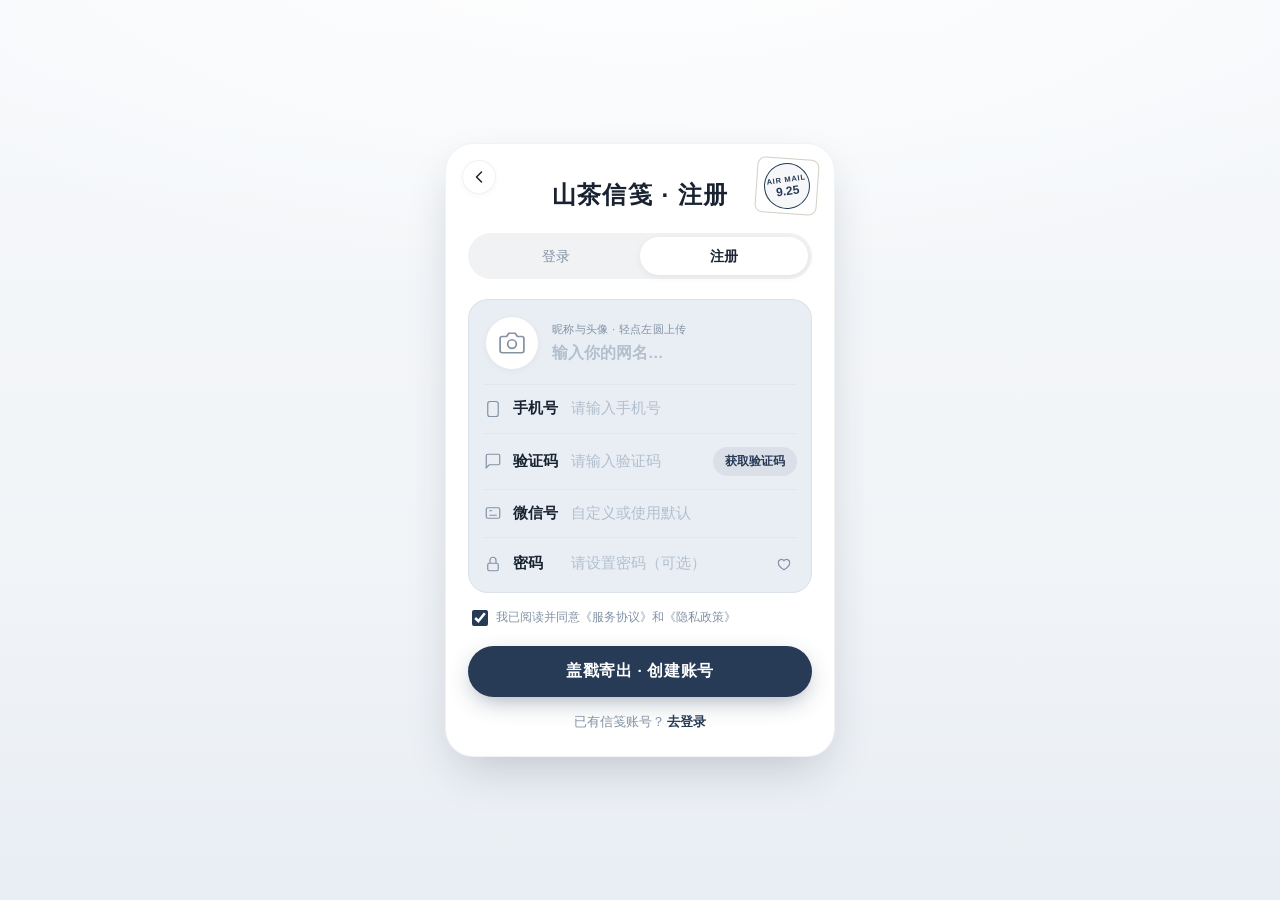
==== commit d5d4c484: "v133上线：好友关系体系（拉黑/删除/人设转账/MiniMax语音），心声系统移除，补丁全继承" ====
--- a/public/chat/index.html
+++ b/public/chat/index.html
@@ -5,72 +5,17 @@
 <meta http-equiv="Cache-Control" content="no-cache, no-store, must-revalidate">
 <meta http-equiv="Pragma" content="no-cache">
 <meta http-equiv="Expires" content="0">
-<meta name="viewport" content="width=device-width,initial-scale=1,maximum-scale=1,viewport-fit=cover,user-scalable=no">
+<meta name="viewport" content="width=device-width,initial-scale=1,maximum-scale=1,viewport-fit=cover,interactive-widget=resizes-content,user-scalable=no">
 <meta name="apple-mobile-web-app-capable" content="yes">
 <meta name="apple-mobile-web-app-title" content="山茶信笺">
-<meta name="apple-mobile-web-app-status-bar-style" content="default">
+<meta name="apple-mobile-web-app-status-bar-style" content="black-translucent">
 <meta name="theme-color" content="#F4F6F9">
 <title>山茶信笺 · Camellia Chat</title>
 <link rel="manifest" href="manifest.json">
 <link rel="apple-touch-icon" href="icon-192.png">
-<link rel="stylesheet" href="style.css?v=122">
-<style>
-  /* 首屏加载动画：纯 HTML/CSS，页面一打开立刻显示，盖住 JS 解析期的白屏 */
-  #splash {
-    position: fixed; inset: 0; z-index: 999;
-    display: flex; flex-direction: column; align-items: center; justify-content: center;
-    gap: 18px; background: linear-gradient(180deg,#FDF6F2 0%, #F6EEF3 55%, #F3E9EE 100%);
-  }
-  #splash .sp-flower { width: 54px; height: 54px; animation: sp-spin 2.6s linear infinite; }
-  @keyframes sp-spin { to { transform: rotate(360deg); } }
-  #splash .sp-name {
-    font-size: 15px; font-weight: 600; color: #C58A9E; letter-spacing: .22em; text-indent: .22em;
-  }
-  #splash .sp-dots { display: flex; gap: 7px; }
-  #splash .sp-dot {
-    width: 6px; height: 6px; border-radius: 50%; background: #E8B4C4;
-    animation: sp-blink 1.2s ease-in-out infinite;
-  }
-  #splash .sp-dot:nth-child(2) { animation-delay: .2s; }
-  #splash .sp-dot:nth-child(3) { animation-delay: .4s; }
-  @keyframes sp-blink { 0%,100% { opacity:.25; transform: scale(.8);} 50% { opacity:1; transform: scale(1.15);} }
-  #splash.sp-out { opacity: 0; transition: opacity .45s ease; pointer-events: none; }
-</style>
+<link rel="stylesheet" href="style.css?v=132">
 </head>
 <body>
-<!-- 首屏加载动画（JS 就绪后淡出） -->
-<div id="splash">
-  <svg class="sp-flower" viewBox="0 0 24 24" fill="none" stroke="#D898AC" stroke-width="1.1" stroke-linecap="round">
-    <circle cx="12" cy="12" r="2.1" fill="#F2C4D2" stroke="none"/>
-    <path d="M12 9.9C10.2 8.1 10.4 5.4 12 3.6c1.6 1.8 1.8 4.5 0 6.3Z"/>
-    <path d="M12 14.1c1.8 1.8 1.6 4.5 0 6.3-1.6-1.8-1.8-4.5 0-6.3Z"/>
-    <path d="M9.9 12C8.1 13.8 5.4 13.6 3.6 12c1.8-1.6 4.5-1.8 6.3 0Z"/>
-    <path d="M14.1 12c1.8-1.8 4.5-1.6 6.3 0-1.8 1.6-4.5 1.8-6.3 0Z"/>
-    <path d="M10.6 10.6C9.2 8.4 9.6 5.9 11.3 4.3c1.3 2 1.2 4.5-.7 6.3Z" opacity=".6"/>
-    <path d="M13.4 13.4c1.4 2.2 1 4.7-.7 6.3-1.3-2-1.2-4.5.7-6.3Z" opacity=".6"/>
-    <path d="M10.6 13.4C8.4 14.8 5.9 14.4 4.3 12.7c2-1.3 4.5-1.2 6.3.7Z" opacity=".6"/>
-    <path d="M13.4 10.6c2.2-1.4 4.7-1 6.3.7-2 1.3-4.5 1.2-6.3-.7Z" opacity=".6"/>
-  </svg>
-  <div class="sp-name">山茶信笺</div>
-  <div class="sp-dots"><span class="sp-dot"></span><span class="sp-dot"></span><span class="sp-dot"></span></div>
-</div>
-<script>
-  // JS 就绪、主界面渲染后淡出加载层（最迟 2.5s 强制淡出，防卡住）
-  (function () {
-    var gone = false;
-    window.__hideSplash = function () {
-      if (gone) return; gone = true;
-      var sp = document.getElementById('splash');
-      if (!sp) return;
-      sp.classList.add('sp-out');
-      setTimeout(function () { sp.remove(); }, 500);
-    };
-    window.addEventListener('load', function () {
-      setTimeout(window.__hideSplash, 600);
-    });
-    setTimeout(window.__hideSplash, 2500);
-  })();
-</script>
 
 <!-- ============ 自绘细线图标库（无 emoji，全部 currentColor 描边） ============ -->
 <svg id="sprite" aria-hidden="true" style="display:none">
@@ -170,7 +115,7 @@
 </div>
 <div id="toast" class="toast"></div>
 
-<script src="app.js?v=122"></script>
+<script src="app.js?v=133"></script>
 <script src="petals.js?v=2"></script>
 </body>
 </html>
--- a/public/chat/style.css
+++ b/public/chat/style.css
@@ -919,77 +919,43 @@
   font-weight: 600;
 }
 
-/* ---------------- 居中弹出的复古心声邮票卡片 Modal ---------------- */
-.whisper-modal-mask {
-  position: fixed; inset: 0; z-index: 90;
-  background: rgba(10, 16, 26, 0.48);
-  -webkit-backdrop-filter: blur(8px);
-  backdrop-filter: blur(8px);
+/* ---------------- 语音条气泡（MiniMax 合成播放） ---------------- */
+.voice-bubble {
+  display: flex; align-items: center; gap: 8px;
+  min-width: 120px; max-width: 220px;
+  padding: 11px 14px;
+  border-radius: 18px;
+  background: var(--bubble-them, #fff);
+  border: 1px solid var(--line);
+  box-shadow: var(--shadow-sm);
+  cursor: pointer;
+  user-select: none;
+  -webkit-tap-highlight-color: transparent;
+}
+.msg.me .voice-bubble {
+  background: var(--bubble-me, var(--accent-soft));
+}
+.voice-bubble:active { opacity: .8; }
+.vb-play-ico {
+  width: 22px; height: 22px; flex-shrink: 0;
   display: flex; align-items: center; justify-content: center;
-  padding: 24px;
-  animation: fadeIn .2s ease;
-}
-.whisper-stamp-card {
-  width: 100%; max-width: 310px;
-  background: #FCFDFE;
-  border-radius: 18px;
-  border: 1.5px solid rgba(220, 228, 238, 0.95);
-  box-shadow: 0 16px 40px -8px rgba(15, 23, 42, 0.35);
-  padding: 22px 20px 18px;
-  position: relative;
-  overflow: hidden;
-  animation: scalePopIn .24s cubic-bezier(0.16, 1, 0.3, 1);
-}
-@keyframes scalePopIn {
-  from { transform: scale(0.92); opacity: 0; }
-  to { transform: scale(1); opacity: 1; }
-}
-html[data-theme="midnight"] .whisper-stamp-card {
-  background: #1A222F;
-  border-color: rgba(255, 255, 255, 0.12);
-  box-shadow: 0 16px 40px -8px rgba(0, 0, 0, 0.6);
-}
-.whisper-stamp-card::before {
-  content: ''; position: absolute;
-  top: 0; left: 0; right: 0; height: 5px;
-  background-image: radial-gradient(circle at 6px 0, transparent 3.5px, #8EB4D6 4px, transparent 4.5px);
-  background-size: 12px 5px;
-  opacity: 0.8;
-}
-.wsc-hdr {
-  display: flex; align-items: center; justify-content: space-between;
-  margin-bottom: 14px;
-}
-.wsc-badge {
-  font-size: 10.5px; font-weight: 700; color: #5B82A6;
-  letter-spacing: 0.08em; text-transform: uppercase;
-}
-html[data-theme="midnight"] .wsc-badge { color: #93C5FD; }
-.wsc-date { font-size: 11px; color: var(--text-4); font-weight: 500; }
-.wsc-content {
-  font-size: 14.5px; line-height: 1.6;
-  color: #1E293B; letter-spacing: 0.02em;
-  padding: 10px 0 16px;
-  min-height: 54px;
-  word-break: break-word;
-}
-html[data-theme="midnight"] .wsc-content { color: #F1F5F9; }
-.wsc-ftr {
-  display: flex; align-items: center; justify-content: space-between;
-  padding-top: 12px;
-  border-top: 1px dashed rgba(220, 228, 238, 0.9);
-  font-size: 11px; color: var(--text-3);
-}
-html[data-theme="midnight"] .wsc-ftr {
-  border-top-color: rgba(255, 255, 255, 0.1);
-}
-.wsc-close-btn {
-  width: 100%; margin-top: 16px; padding: 10px;
-  border-radius: var(--r-pill); background: var(--accent-soft);
-  color: var(--accent); font-size: 13px; font-weight: 600;
-  border: none; cursor: pointer; text-align: center;
-}
-.wsc-close-btn:active { opacity: 0.85; }
+  color: var(--accent);
+}
+.vb-play-ico svg { width: 18px; height: 18px; }
+.vb-wave {
+  display: flex; align-items: center; gap: 2.5px; flex: 1;
+}
+.vb-wave i {
+  display: block; width: 2.5px; border-radius: 2px;
+  background: var(--accent); opacity: .55;
+}
+.vb-wave i:nth-child(3n) { height: 14px; }
+.vb-wave i:nth-child(3n+1) { height: 8px; }
+.vb-wave i:nth-child(3n+2) { height: 18px; }
+.vb-sec {
+  font-size: 11.5px; color: var(--text-3); flex-shrink: 0;
+  font-variant-numeric: tabular-nums;
+}
 .msg-img {
   max-width: 200px;
   border-radius: 18px;
@@ -3398,3 +3364,15 @@
   color: var(--text-2); cursor: pointer;
 }
 .of-drawer-item .dr-ico { width: 52px; height: 52px; }
+
+
+/* ===== iOS 26 standalone 白底修复（WebKit bug 301108）=====
+   iOS26 添加到主屏后 viewport-fit=cover 失效，height:100% 被扣掉安全区，
+   底部露出白/黑底。改用 100vh 绕过；父页面注入的 --app-h 为最终裁决。 */
+@media (display-mode: standalone) {
+  html, body { height: 100vh; }
+}
+.app { height: var(--app-h, 100%) !important; }
+.pane-wrap { height: var(--app-h, 100%) !important; }
+/* 底部安全区兜底：env 错报0时也保住20px不贴Home条 */
+:root { --safe-b-max: max(20px, env(safe-area-inset-bottom, 0px)); }
